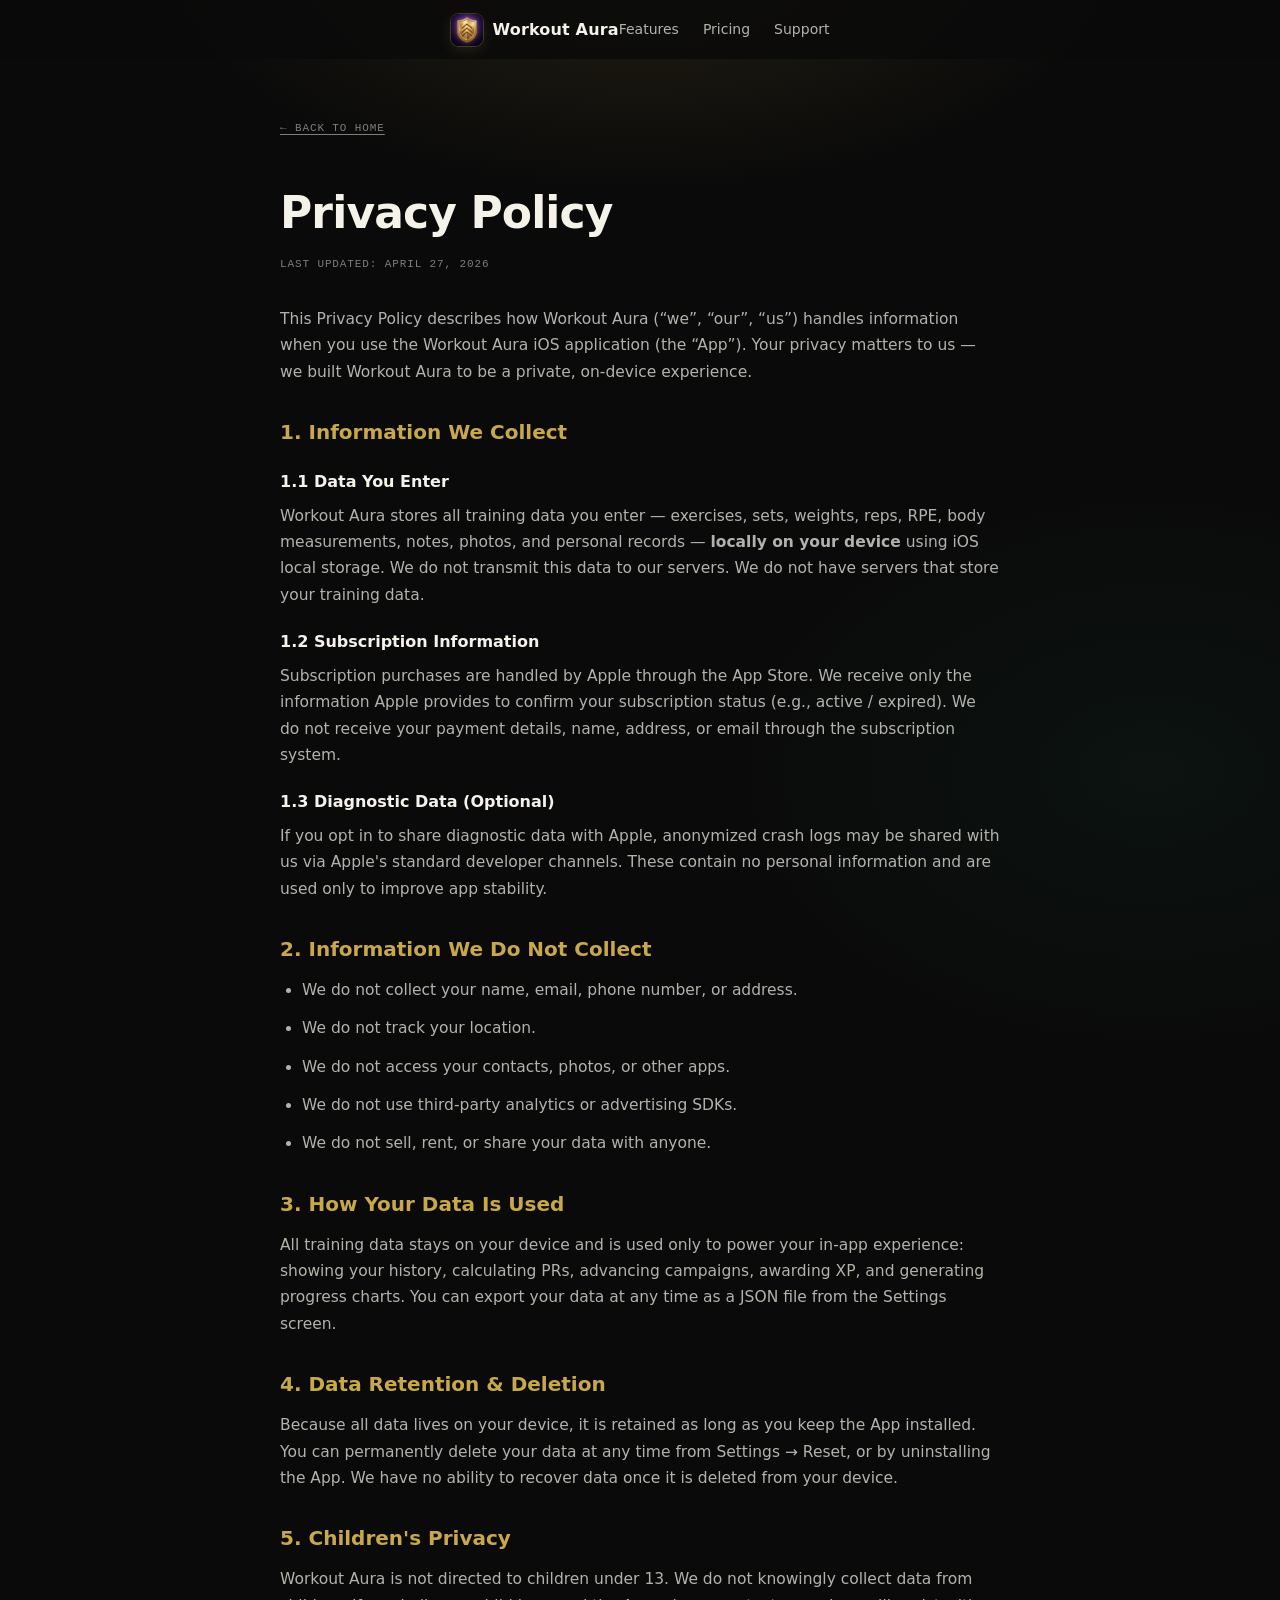
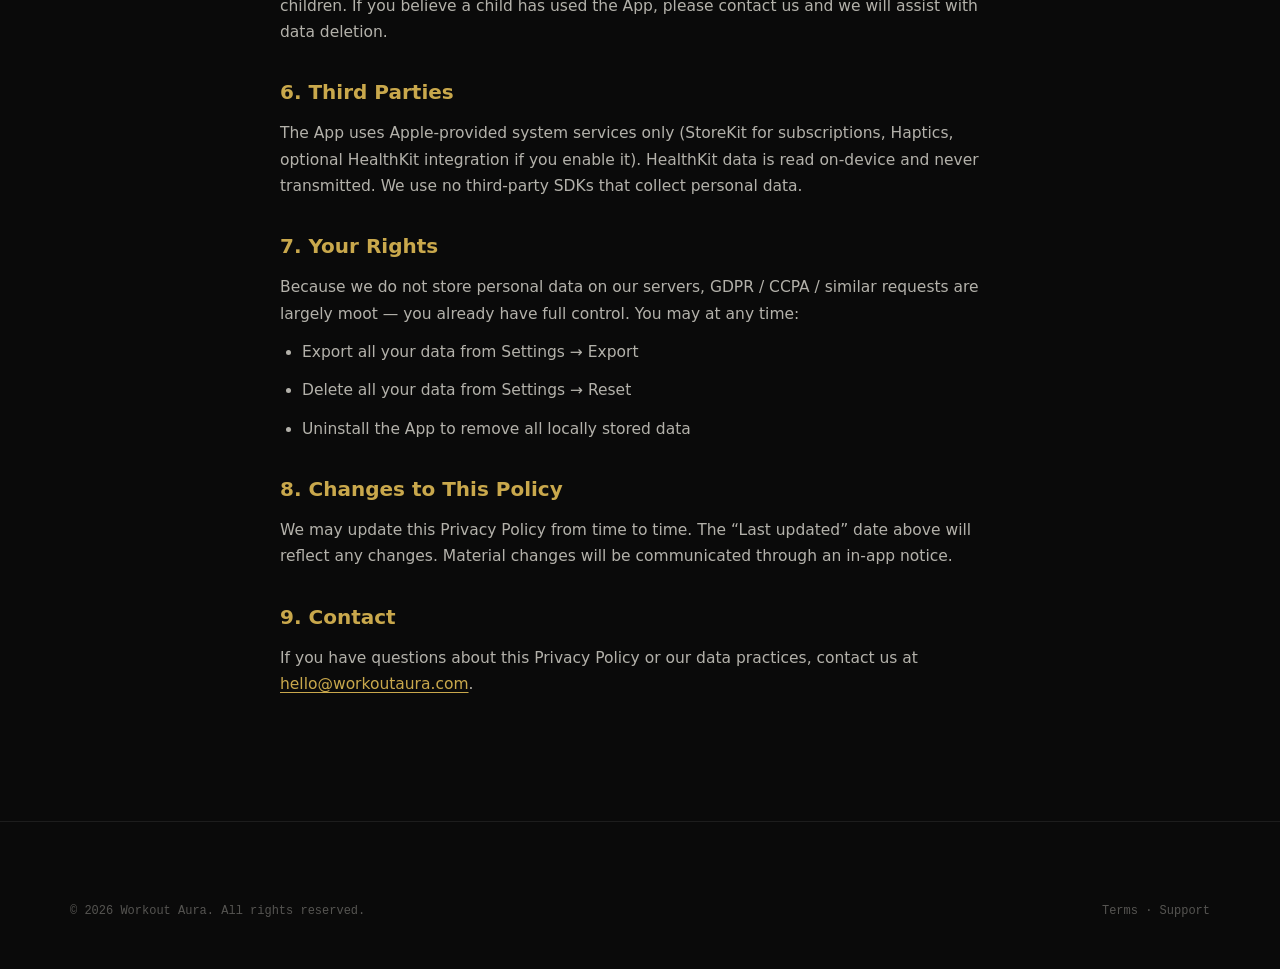
==== privacy.html @ ac655ba4 "Initial commit: Workout Aura marketing site Static HTML/CSS/JS marketing site for myworkoutaura.com." ====
<!doctype html>
<html lang="en">
<head>
<meta charset="utf-8" />
<meta name="viewport" content="width=device-width, initial-scale=1, viewport-fit=cover" />
<meta name="theme-color" content="#0a0a0a" />
<title>Privacy Policy — Workout Aura</title>
<meta name="description" content="Privacy policy for Workout Aura — what we collect, how we use it, and your rights." />
<link rel="icon" type="image/png" href="assets/app-icon.png" />
<link rel="stylesheet" href="style.css" />
</head>
<body>

<header class="nav">
  <div class="wrap nav-inner">
    <a href="index.html" class="brand">
      <div class="brand-mark" aria-hidden="true"></div>
      <span class="brand-name">Workout Aura</span>
    </a>
    <nav class="nav-links">
      <a href="index.html#features">Features</a>
      <a href="index.html#pricing">Pricing</a>
      <a href="support.html">Support</a>
    </nav>
  </div>
</header>

<main class="legal">
  <a class="back" href="index.html">← Back to home</a>
  <h1>Privacy Policy</h1>
  <p class="updated">Last updated: April 27, 2026</p>

  <p>This Privacy Policy describes how Workout Aura (“we”, “our”, “us”) handles information when you use the Workout Aura iOS application (the “App”). Your privacy matters to us — we built Workout Aura to be a private, on-device experience.</p>

  <h2>1. Information We Collect</h2>

  <h3>1.1 Data You Enter</h3>
  <p>Workout Aura stores all training data you enter — exercises, sets, weights, reps, RPE, body measurements, notes, photos, and personal records — <strong>locally on your device</strong> using iOS local storage. We do not transmit this data to our servers. We do not have servers that store your training data.</p>

  <h3>1.2 Subscription Information</h3>
  <p>Subscription purchases are handled by Apple through the App Store. We receive only the information Apple provides to confirm your subscription status (e.g., active / expired). We do not receive your payment details, name, address, or email through the subscription system.</p>

  <h3>1.3 Diagnostic Data (Optional)</h3>
  <p>If you opt in to share diagnostic data with Apple, anonymized crash logs may be shared with us via Apple's standard developer channels. These contain no personal information and are used only to improve app stability.</p>

  <h2>2. Information We Do Not Collect</h2>
  <ul>
    <li>We do not collect your name, email, phone number, or address.</li>
    <li>We do not track your location.</li>
    <li>We do not access your contacts, photos, or other apps.</li>
    <li>We do not use third-party analytics or advertising SDKs.</li>
    <li>We do not sell, rent, or share your data with anyone.</li>
  </ul>

  <h2>3. How Your Data Is Used</h2>
  <p>All training data stays on your device and is used only to power your in-app experience: showing your history, calculating PRs, advancing campaigns, awarding XP, and generating progress charts. You can export your data at any time as a JSON file from the Settings screen.</p>

  <h2>4. Data Retention &amp; Deletion</h2>
  <p>Because all data lives on your device, it is retained as long as you keep the App installed. You can permanently delete your data at any time from Settings → Reset, or by uninstalling the App. We have no ability to recover data once it is deleted from your device.</p>

  <h2>5. Children's Privacy</h2>
  <p>Workout Aura is not directed to children under 13. We do not knowingly collect data from children. If you believe a child has used the App, please contact us and we will assist with data deletion.</p>

  <h2>6. Third Parties</h2>
  <p>The App uses Apple-provided system services only (StoreKit for subscriptions, Haptics, optional HealthKit integration if you enable it). HealthKit data is read on-device and never transmitted. We use no third-party SDKs that collect personal data.</p>

  <h2>7. Your Rights</h2>
  <p>Because we do not store personal data on our servers, GDPR / CCPA / similar requests are largely moot — you already have full control. You may at any time:</p>
  <ul>
    <li>Export all your data from Settings → Export</li>
    <li>Delete all your data from Settings → Reset</li>
    <li>Uninstall the App to remove all locally stored data</li>
  </ul>

  <h2>8. Changes to This Policy</h2>
  <p>We may update this Privacy Policy from time to time. The “Last updated” date above will reflect any changes. Material changes will be communicated through an in-app notice.</p>

  <h2>9. Contact</h2>
  <p>If you have questions about this Privacy Policy or our data practices, contact us at <a href="mailto:hello@workoutaura.com">hello@workoutaura.com</a>.</p>
</main>

<footer>
  <div class="wrap">
    <div class="foot-low">
      <span>© 2026 Workout Aura. All rights reserved.</span>
      <span><a href="terms.html">Terms</a> · <a href="support.html">Support</a></span>
    </div>
  </div>
</footer>

</body>
</html>
---- style.css ----
/* Workout Aura — marketing site (mobile-first)
   Brand tokens mirror src/App.jsx
   Gold #C9A84C • Green #2DBD8C • Orange #FF9030 • BG #0a0a0a */

:root {
  --bg: #0a0a0a;
  --bg-1: #111111;
  --bg-2: #161616;
  --bg-3: #1a1a1a;
  --line: rgba(255, 255, 255, 0.08);
  --line-strong: rgba(255, 255, 255, 0.14);
  --gold: #C9A84C;
  --gold-soft: #E8C972;
  --gold-deep: #8C7330;
  --green: #2DBD8C;
  --orange: #FF9030;
  --text: #F5F2E9;
  --text-2: rgba(245, 242, 233, 0.72);
  --text-3: rgba(245, 242, 233, 0.5);
  --text-4: rgba(245, 242, 233, 0.32);
  --G: -apple-system, 'SF Pro Display', 'Helvetica Neue', system-ui, sans-serif;
  --T: -apple-system, 'SF Pro Text', 'Helvetica Neue', system-ui, sans-serif;
  --M: 'SF Mono', 'Menlo', ui-monospace, monospace;
  --r-sm: 8px;
  --r-md: 14px;
  --r-lg: 20px;
  --r-xl: 28px;
  --tap: 44px; /* iOS minimum tap target */
  --safe-bottom: env(safe-area-inset-bottom, 0px);
}

* { box-sizing: border-box; margin: 0; padding: 0; -webkit-tap-highlight-color: transparent; }

html { -webkit-text-size-adjust: 100%; scroll-behavior: smooth; }
html, body {
  background: var(--bg);
  color: var(--text);
  font-family: var(--T);
  font-size: 16px;
  line-height: 1.55;
  -webkit-font-smoothing: antialiased;
  -moz-osx-font-smoothing: grayscale;
  overflow-x: hidden;
}
body {
  min-height: 100vh;
  background:
    radial-gradient(ellipse 800px 400px at 50% -50px, rgba(201, 168, 76, 0.14), transparent 60%),
    radial-gradient(ellipse 600px 400px at 90% 30%, rgba(45, 189, 140, 0.05), transparent 70%),
    var(--bg);
}

a { color: inherit; text-decoration: none; }
img, video { display: block; max-width: 100%; }
button { font: inherit; cursor: pointer; border: 0; background: 0; color: inherit; }

.wrap { width: 100%; max-width: 1180px; margin: 0 auto; padding: 0 20px; }

/* ─── Top Nav ────────────────────────────────────── */
.nav {
  position: sticky; top: 0; z-index: 50;
  padding: 8px 0 6px;
  padding-top: calc(8px + env(safe-area-inset-top, 0px));
  background: rgba(10, 10, 10, 0.85);
  border-bottom: 1px solid transparent;
  transition: border-color 0.3s ease, background 0.3s ease;
}
.nav.scrolled {
  border-color: var(--line);
  background: rgba(10, 10, 10, 0.94);
}
.nav-inner { display: flex; align-items: center; justify-content: center; }
.brand { display: flex; align-items: center; gap: 10px; min-height: var(--tap); }
.brand-mark {
  width: 32px; height: 32px; border-radius: 8px;
  background-image: url('assets/app-icon.png');
  background-size: cover;
  box-shadow: 0 0 0 1px rgba(201, 168, 76, 0.25), 0 4px 14px rgba(201, 168, 76, 0.15);
}
.brand-name {
  font-family: var(--G); font-weight: 700; font-size: 16px;
  letter-spacing: 0.01em; color: var(--text);
}
.nav-links { display: flex; align-items: center; gap: 24px; }
.nav-links a {
  font-size: 14px; color: var(--text-2);
  transition: color 0.2s ease;
  padding: 10px 0;
}
.nav-links a:hover { color: var(--text); }
.nav-cta {
  padding: 11px 18px 11px 16px;
  border-radius: 999px;
  font-size: 13px;
  font-weight: 600;
  line-height: 1;
  background: linear-gradient(180deg, var(--gold-soft), var(--gold));
  color: #1a1300;
  min-height: 38px;
  display: inline-flex; align-items: center; justify-content: center;
  gap: 7px;
  letter-spacing: 0.005em;
  box-shadow: 0 6px 16px rgba(201, 168, 76, 0.28), inset 0 1px 0 rgba(255,255,255,0.4);
  white-space: nowrap;
  transition: transform 0.15s ease, box-shadow 0.2s ease;
}
.nav-cta:hover { transform: translateY(-1px); box-shadow: 0 8px 22px rgba(201, 168, 76, 0.4), inset 0 1px 0 rgba(255,255,255,0.4); }
.nav-cta svg { flex: 0 0 auto; display: block; width: 12px; height: 12px; }
@media (max-width: 760px) {
  .nav-links a:not(.nav-cta) { display: none; }
}

/* ─── Sticky bottom CTA (mobile) ──────────────────── */
.sticky-cta {
  position: fixed;
  left: 16px; right: 16px;
  bottom: calc(16px + var(--safe-bottom));
  z-index: 60;
  pointer-events: none;
  opacity: 0;
  transform: translateY(20px);
  transition: opacity 0.4s ease, transform 0.4s ease;
}
.sticky-cta.show {
  opacity: 1; transform: none; pointer-events: auto;
}
.sticky-cta a {
  display: flex; align-items: center; justify-content: center; gap: 10px;
  width: 100%;
  padding: 16px 20px;
  border-radius: 999px;
  font-family: var(--G);
  font-weight: 600; font-size: 16px;
  background: linear-gradient(180deg, var(--gold-soft), var(--gold));
  color: #1a1300;
  box-shadow: 0 12px 28px rgba(0,0,0,0.55), 0 6px 18px rgba(201, 168, 76, 0.32), inset 0 1px 0 rgba(255,255,255,0.4);
  min-height: 56px;
}
@media (min-width: 901px) { .sticky-cta { display: none; } }

/* ─── Hero ───────────────────────────────────────── */
.hero {
  position: relative;
  padding: 12px 0 24px;
  overflow: hidden;
}
.hero-grid {
  display: flex; flex-direction: column;
  gap: 40px;
  align-items: center;
  text-align: center;
}
.eyebrow {
  display: inline-flex; align-items: center; gap: 8px;
  padding: 6px 12px;
  border-radius: 999px;
  background: rgba(201, 168, 76, 0.08);
  border: 1px solid rgba(201, 168, 76, 0.25);
  color: var(--gold);
  font-family: var(--M);
  font-size: 11px;
  letter-spacing: 0.12em;
  text-transform: uppercase;
  font-weight: 500;
  margin-bottom: 20px;
}
.eyebrow .dot {
  width: 6px; height: 6px; border-radius: 50%;
  background: var(--gold);
  box-shadow: 0 0 8px rgba(201, 168, 76, 0.7);
  animation: pulse 2.4s ease-in-out infinite;
}
@keyframes pulse { 0%,100% { opacity: 1; } 50% { opacity: 0.45; } }

h1.headline {
  font-family: var(--G);
  font-size: clamp(40px, 11vw, 76px);
  line-height: 1.02;
  letter-spacing: -0.025em;
  font-weight: 700;
  margin-bottom: 18px;
}
h1.headline .gold {
  background: linear-gradient(180deg, var(--gold-soft), var(--gold) 60%, var(--gold-deep));
  -webkit-background-clip: text;
  background-clip: text;
  -webkit-text-fill-color: transparent;
}
.sub {
  font-size: 17px;
  color: var(--text-2);
  max-width: 560px;
  margin: 0 auto 30px;
}
.cta-row { display: flex; align-items: center; justify-content: center; gap: 12px; flex-wrap: wrap; }
.btn-primary {
  display: inline-flex; align-items: center; gap: 10px;
  padding: 14px 22px;
  border-radius: 999px;
  font-weight: 600;
  font-size: 15px;
  background: linear-gradient(180deg, var(--gold-soft), var(--gold));
  color: #1a1300;
  box-shadow: 0 8px 24px rgba(201, 168, 76, 0.28), inset 0 1px 0 rgba(255, 255, 255, 0.4);
  transition: transform 0.15s ease, box-shadow 0.2s ease;
  min-height: var(--tap);
}
.btn-primary:active { transform: translateY(1px); }

.btn-ghost {
  display: inline-flex; align-items: center; gap: 8px;
  padding: 14px 18px;
  border-radius: 999px;
  font-weight: 500;
  font-size: 15px;
  color: var(--text-2);
  border: 1px solid var(--line-strong);
  min-height: var(--tap);
}

/* Hero — phone mockup */
.hero-mockup {
  position: relative;
  display: flex;
  justify-content: center;
  align-items: center;
  width: 100%;
}
.hero-mockup::before {
  content: '';
  position: absolute;
  inset: -10% -20%;
  background: radial-gradient(ellipse 70% 60% at 50% 40%, rgba(201, 168, 76, 0.22), transparent 70%);
  pointer-events: none;
  z-index: 0;
}
.phone {
  position: relative;
  width: 260px;
  aspect-ratio: 9 / 19.5;
  border-radius: 38px;
  background: #000;
  padding: 7px;
  box-shadow:
    0 0 0 2px #1f1f1f,
    0 24px 48px rgba(0, 0, 0, 0.6),
    0 0 60px rgba(201, 168, 76, 0.18);
  z-index: 1;
}
.phone-screen {
  width: 100%; height: 100%;
  border-radius: 32px;
  overflow: hidden;
  position: relative;
  background: linear-gradient(180deg, #0a0a0a, #050505);
}
.phone-screen img {
  width: 100%; height: 100%;
  object-fit: cover;
  opacity: 0;
  position: absolute; inset: 0;
  transition: opacity 1.2s ease;
}
.phone-screen img.active { opacity: 1; }
.phone-overlay {
  position: absolute; inset: 0;
  background: linear-gradient(180deg, transparent 50%, rgba(0,0,0,0.55));
  pointer-events: none;
}
.phone-notch {
  position: absolute;
  top: 12px; left: 50%; transform: translateX(-50%);
  width: 80px; height: 22px;
  background: #000;
  border-radius: 999px;
  z-index: 2;
}
.mock-stat-row {
  position: absolute; left: 14px; right: 14px; bottom: 22px;
  display: grid; grid-template-columns: 1fr 1fr 1fr;
  gap: 7px;
  z-index: 3;
}
.mock-stat {
  background: rgba(20, 20, 20, 0.82);
  border: 1px solid rgba(255, 255, 255, 0.08);
  border-radius: 10px;
  padding: 9px 6px;
  text-align: center;
}
.mock-stat .v { font-family: var(--M); font-size: 16px; font-weight: 700; color: var(--gold); }
.mock-stat .l { font-size: 8px; color: var(--text-3); letter-spacing: 0.1em; text-transform: uppercase; margin-top: 2px; }
.mock-title {
  position: absolute; left: 14px; top: 56px; right: 14px;
  font-family: var(--G); font-weight: 700; font-size: 20px;
  z-index: 3;
  letter-spacing: -0.01em;
}
.mock-sub {
  position: absolute; left: 14px; top: 84px;
  font-family: var(--M); font-size: 10px;
  color: var(--gold);
  letter-spacing: 0.1em;
  text-transform: uppercase;
  z-index: 3;
}

@media (min-width: 901px) {
  .hero { padding: 24px 0 48px; }
  .hero-grid {
    display: flex; flex-direction: column;
    text-align: center;
    gap: 40px;
    align-items: center;
  }
  .sub { margin: 0 auto 32px; }
  .cta-row { justify-content: center; }
  .phone {
    width: 300px;
  }
}

/* ─── Stats strip ─────────────────────────────────── */
.stats {
  display: grid;
  grid-template-columns: repeat(2, 1fr);
  gap: 1px;
  background: var(--line);
  border: 1px solid var(--line);
  border-radius: var(--r-lg);
  overflow: hidden;
}
.stat {
  background: var(--bg-1);
  padding: 22px 12px;
  text-align: center;
}
.stat .v {
  font-family: var(--G);
  font-weight: 700;
  font-size: clamp(28px, 6.5vw, 42px);
  letter-spacing: -0.02em;
  background: linear-gradient(180deg, var(--gold-soft), var(--gold-deep));
  -webkit-background-clip: text; background-clip: text; -webkit-text-fill-color: transparent;
}
.stat .l {
  font-size: 12px;
  color: var(--text-3);
  margin-top: 4px;
  letter-spacing: 0.05em;
  font-weight: 500;
}
@media (min-width: 700px) { .stats { grid-template-columns: repeat(4, 1fr); } .stat { padding: 28px 16px; } }

/* ─── Section primitives ──────────────────────────── */
section { padding: 32px 0; position: relative; }
@media (min-width: 901px) { section { padding: 52px 0; } }

.section-head { text-align: center; max-width: 720px; margin: 0 auto 22px; }
@media (min-width: 901px) { .section-head { margin-bottom: 32px; } }

.eyebrow-center { display: flex; justify-content: center; }
h2.h2 {
  font-family: var(--G);
  font-size: clamp(30px, 6.5vw, 48px);
  line-height: 1.05;
  letter-spacing: -0.02em;
  font-weight: 700;
  margin-bottom: 14px;
}
h2.h2 .gold {
  background: linear-gradient(180deg, var(--gold-soft), var(--gold-deep));
  -webkit-background-clip: text; background-clip: text; -webkit-text-fill-color: transparent;
}
.section-sub {
  color: var(--text-2);
  font-size: 17px;
}

/* ─── Campaign Showcase (now near top) ────────────── */
.campaigns-section {
  position: relative;
  background:
    radial-gradient(ellipse 700px 500px at 50% 0%, rgba(201, 168, 76, 0.06), transparent 70%),
    var(--bg);
}
.campaign-grid {
  display: grid;
  grid-template-columns: repeat(2, 1fr);
  gap: 12px;
}
@media (min-width: 901px) { .campaign-grid { gap: 18px; max-width: 920px; margin: 0 auto; } }

.camp-card {
  position: relative;
  border-radius: var(--r-lg);
  overflow: hidden;
  aspect-ratio: 4 / 5;
  background: #1a1a1a;
  border: 1px solid var(--line);
  transition: transform 0.3s ease, border-color 0.3s ease;
  display: block;
}
.camp-card:active { transform: scale(0.985); }
@media (hover: hover) {
  .camp-card:hover { transform: translateY(-4px); border-color: rgba(201, 168, 76, 0.4); }
  .camp-card:hover img { transform: scale(1.04); opacity: 1; }
}
.camp-card img {
  width: 100%; height: 100%;
  object-fit: cover;
  opacity: 0.92;
  transition: transform 0.6s ease, opacity 0.3s ease;
}
.camp-overlay {
  position: absolute; inset: 0;
  background: linear-gradient(180deg, transparent 35%, rgba(0,0,0,0.88));
  display: flex; flex-direction: column; justify-content: flex-end;
  padding: 18px;
}
.camp-tag {
  font-family: var(--M);
  font-size: 10px;
  letter-spacing: 0.15em;
  text-transform: uppercase;
  color: var(--gold);
  margin-bottom: 6px;
  font-weight: 500;
}
.camp-name {
  font-family: var(--G);
  font-size: 18px;
  font-weight: 700;
  letter-spacing: -0.01em;
  line-height: 1.15;
}
.camp-meta {
  font-size: 12px;
  color: var(--text-3);
  margin-top: 4px;
}
.campaigns-foot {
  text-align: center;
  margin-top: 24px;
  margin-bottom: 0;
  color: var(--text-3);
  font-size: 14px;
}
.campaigns-foot strong { color: var(--gold); font-weight: 600; }

/* ─── Pillars ────────────────────────────────────── */
.pillars {
  display: grid;
  grid-template-columns: 1fr;
  gap: 14px;
}
@media (min-width: 820px) { .pillars { grid-template-columns: repeat(3, 1fr); gap: 18px; } }

.pillar {
  position: relative;
  padding: 28px 22px;
  border-radius: var(--r-lg);
  background: linear-gradient(180deg, #161616, #0e0e0e);
  border: 1px solid var(--line);
  overflow: hidden;
  text-align: center;
}
.pillar-icon {
  width: 48px; height: 48px; border-radius: 12px;
  display: flex; align-items: center; justify-content: center;
  background: linear-gradient(180deg, rgba(201, 168, 76, 0.18), rgba(201, 168, 76, 0.05));
  border: 1px solid rgba(201, 168, 76, 0.25);
  margin: 0 auto 16px;
  color: var(--gold);
}
.pillar h3 {
  font-family: var(--G); font-size: 20px; font-weight: 600;
  letter-spacing: -0.01em; margin-bottom: 6px;
}
.pillar p { color: var(--text-2); font-size: 15px; }

/* ─── Comparison: Without vs With ─────────────── */
.compare-section {
  background:
    radial-gradient(ellipse 700px 400px at 50% 0%, rgba(224, 82, 82, 0.06), transparent 70%),
    radial-gradient(ellipse 700px 400px at 50% 100%, rgba(201, 168, 76, 0.08), transparent 70%),
    var(--bg);
}
.compare-grid {
  display: grid;
  grid-template-columns: 1fr 1fr;
  gap: 10px;
  max-width: 720px;
  margin: 0 auto;
}
@media (min-width: 700px) { .compare-grid { gap: 16px; } }

.compare-card {
  position: relative;
  border-radius: var(--r-lg);
  padding: 22px 16px;
  overflow: hidden;
  text-align: center;
}
.compare-card ul { display: inline-block; text-align: left; }
.compare-card.without {
  background: rgba(224, 82, 82, 0.05);
  border: 1px solid rgba(224, 82, 82, 0.2);
}
.compare-card.with {
  background: linear-gradient(160deg, rgba(201, 168, 76, 0.16), rgba(201, 168, 76, 0.04));
  border: 1.5px solid rgba(201, 168, 76, 0.5);
  box-shadow: 0 6px 28px rgba(201, 168, 76, 0.15), inset 0 1px 0 rgba(201, 168, 76, 0.25);
}
.compare-tag {
  font-family: var(--M);
  font-size: 10px;
  letter-spacing: 0.12em;
  text-transform: uppercase;
  font-weight: 700;
  margin-bottom: 16px;
}
.compare-card.without .compare-tag { color: #E05252; }
.compare-card.with .compare-tag { color: var(--gold); }

.compare-card ul { list-style: none; }
.compare-card li {
  display: flex; align-items: flex-start; gap: 8px;
  padding: 6px 0;
  font-size: 14px;
  line-height: 1.35;
}
.compare-card.without li { color: rgba(245, 242, 233, 0.55); }
.compare-card.with li { color: rgba(245, 242, 233, 0.85); }
.compare-card .x, .compare-card .ok {
  flex: 0 0 auto;
  width: 16px;
  font-size: 12px;
  font-weight: 700;
  margin-top: 2px;
  text-align: center;
}
.compare-card .x { color: #E05252; }
.compare-card .ok { color: var(--gold); }
.compare-foot {
  margin-top: 12px;
  font-family: var(--T);
  font-size: 13px;
  font-style: italic;
  color: rgba(201, 168, 76, 0.75);
  text-align: center;
}
@media (max-width: 380px) {
  .compare-card { padding: 16px 12px; }
  .compare-card li { font-size: 13px; }
}

/* ─── Customize Your Aura (Vault) ─────────────────── */
.vault-section {
  background:
    radial-gradient(ellipse 800px 400px at 50% 100%, rgba(201, 168, 76, 0.08), transparent 70%),
    var(--bg);
}

.vault-tabs {
  display: flex; gap: 8px;
  overflow-x: auto;
  scroll-snap-type: x proximity;
  padding: 4px 4px 16px;
  margin: 0 -20px 24px;
  padding-left: 20px;
  padding-right: 20px;
  -webkit-overflow-scrolling: touch;
  scrollbar-width: none;
}
.vault-tabs::-webkit-scrollbar { display: none; }
.vault-tab {
  flex: 0 0 auto;
  padding: 10px 18px;
  border-radius: 999px;
  background: rgba(255,255,255,0.04);
  border: 1px solid var(--line);
  font-size: 14px;
  font-weight: 500;
  color: var(--text-2);
  scroll-snap-align: start;
  min-height: var(--tap);
  display: inline-flex; align-items: center;
  transition: background 0.2s ease, color 0.2s ease, border-color 0.2s ease;
}
.vault-tab.active {
  background: rgba(201, 168, 76, 0.14);
  border-color: rgba(201, 168, 76, 0.4);
  color: var(--gold);
}
.vault-tab .count {
  font-family: var(--M); font-size: 11px; opacity: 0.7;
  margin-left: 6px;
}

.vault-panel { display: none; }
.vault-panel.active { display: block; animation: fadeIn 0.4s ease; }
@keyframes fadeIn { from { opacity: 0; transform: translateY(10px); } to { opacity: 1; transform: none; } }

/* talisman gallery — horizontal scroll on mobile */
.talisman-rail {
  display: flex;
  gap: 14px;
  overflow-x: auto;
  scroll-snap-type: x mandatory;
  padding: 4px 20px 8px;
  margin: 0 -20px;
  -webkit-overflow-scrolling: touch;
  scrollbar-width: none;
}
.talisman-rail::-webkit-scrollbar { display: none; }
.talisman-card {
  flex: 0 0 220px;
  scroll-snap-align: start;
  border-radius: var(--r-lg);
  background: linear-gradient(180deg, #1a1a1a, #0c0c0c);
  border: 1px solid var(--line);
  padding: 20px;
  text-align: center;
  display: flex; flex-direction: column; align-items: center;
  position: relative;
  overflow: hidden;
}
.talisman-card::before {
  content: '';
  position: absolute; inset: 0;
  background: radial-gradient(220px 140px at 50% -20%, rgba(201, 168, 76, 0.18), transparent 70%);
  pointer-events: none;
}
.talisman-card img {
  width: 100px; height: 100px;
  object-fit: contain;
  margin-bottom: 14px;
  position: relative;
  filter: drop-shadow(0 8px 24px rgba(0,0,0,0.6));
}
.talisman-card .name {
  font-family: var(--G); font-weight: 600; font-size: 15px;
  letter-spacing: -0.01em;
  color: var(--text);
  margin-bottom: 4px;
  position: relative;
}
.talisman-card .virtue {
  font-family: var(--M); font-size: 10px;
  color: var(--gold);
  letter-spacing: 0.18em;
  position: relative;
}
@media (min-width: 901px) {
  .talisman-rail {
    flex-wrap: wrap;
    overflow: visible;
    padding: 4px 0;
    margin: 0;
    justify-content: center;
  }
  .talisman-card { flex: 0 0 200px; }
}

/* aura swatches */
.aura-grid {
  display: grid;
  grid-template-columns: repeat(2, 1fr);
  gap: 10px;
}
@media (min-width: 560px) { .aura-grid { grid-template-columns: repeat(3, 1fr); } }
@media (min-width: 901px) { .aura-grid { grid-template-columns: repeat(4, 1fr); gap: 14px; } }
.aura-card {
  position: relative;
  padding: 18px 14px;
  border-radius: var(--r-md);
  background: linear-gradient(180deg, #161616, #0c0c0c);
  border: 1px solid var(--line);
  text-align: center;
  overflow: hidden;
  aspect-ratio: 1 / 1.05;
  display: flex; flex-direction: column; justify-content: center; align-items: center;
}
.aura-orb {
  width: 56px; height: 56px;
  border-radius: 50%;
  position: relative;
  margin-bottom: 12px;
}
.aura-orb::before {
  content: '';
  position: absolute; inset: -8px;
  border-radius: 50%;
  background: radial-gradient(circle, var(--ac, var(--gold)) 10%, transparent 70%);
  opacity: 0.5;
  animation: auraPulse 3.4s ease-in-out infinite;
}
.aura-orb::after {
  content: '';
  position: absolute; inset: 4px;
  border-radius: 50%;
  background: radial-gradient(circle at 30% 30%, color-mix(in srgb, var(--ac, var(--gold)) 90%, white), var(--ac, var(--gold)) 70%);
  box-shadow: 0 0 18px var(--ac, var(--gold));
}
@keyframes auraPulse { 0%,100% { transform: scale(1); opacity: 0.45; } 50% { transform: scale(1.18); opacity: 0.2; } }
.aura-card .name {
  font-family: var(--G); font-weight: 600; font-size: 13px;
  letter-spacing: -0.005em;
}

/* ring & stripe row */
.ring-stripe-grid {
  display: grid;
  grid-template-columns: 1fr;
  gap: 14px;
}
@media (min-width: 700px) { .ring-stripe-grid { grid-template-columns: 1fr 1fr; } }
.cust-card {
  padding: 26px 22px;
  border-radius: var(--r-lg);
  background: linear-gradient(180deg, #161616, #0e0e0e);
  border: 1px solid var(--line);
  text-align: center;
}
.cust-card h4 {
  font-family: var(--G); font-size: 17px; font-weight: 600;
  margin-bottom: 6px;
  color: var(--text);
}
.cust-card .meta {
  font-family: var(--M); font-size: 11px;
  color: var(--gold);
  letter-spacing: 0.1em;
  margin-bottom: 14px;
  text-transform: uppercase;
}
.cust-card p {
  color: var(--text-2);
  font-size: 14px;
  margin: 0 auto 14px;
  max-width: 460px;
}
.cust-row {
  display: flex; gap: 10px; flex-wrap: wrap;
  justify-content: center;
}
.cust-pill {
  padding: 6px 12px;
  border-radius: 999px;
  border: 1px solid var(--line);
  font-size: 12px;
  color: var(--text-2);
  background: rgba(255,255,255,0.02);
}
.cust-pill.gold { color: var(--gold); border-color: rgba(201,168,76,0.3); background: rgba(201,168,76,0.07); }

.mantra-list {
  display: flex; flex-wrap: wrap; gap: 8px;
  justify-content: center;
}
.mantra-chip {
  padding: 8px 14px;
  border-radius: 999px;
  background: rgba(255,255,255,0.03);
  border: 1px solid var(--line);
  font-size: 13px;
  color: var(--text-2);
  font-style: italic;
}

/* ─── Split feature blocks (centered stacked) ────── */
.split {
  display: flex;
  flex-direction: column;
  gap: 28px;
  align-items: center;
  text-align: center;
  max-width: 720px;
  margin: 0 auto;
}
.split-text { width: 100%; max-width: 600px; }
.split .eyebrow { margin-left: auto; margin-right: auto; }

.split h3 {
  font-family: var(--G);
  font-size: clamp(26px, 5vw, 36px);
  line-height: 1.1;
  letter-spacing: -0.02em;
  font-weight: 700;
  margin-bottom: 14px;
}
.split h3 .gold {
  background: linear-gradient(180deg, var(--gold-soft), var(--gold-deep));
  -webkit-background-clip: text; background-clip: text; -webkit-text-fill-color: transparent;
}
.split p {
  color: var(--text-2);
  font-size: 16px;
  margin: 0 auto 16px;
  max-width: 540px;
}
.split ul {
  list-style: none;
  margin: 14px auto 0;
  max-width: 480px;
  text-align: left;
}
.split li {
  display: flex; align-items: flex-start; gap: 12px;
  padding: 7px 0;
  font-size: 15px;
  color: var(--text-2);
}
.split li::before {
  content: '';
  flex: 0 0 auto;
  width: 5px; height: 5px;
  background: var(--gold);
  border-radius: 50%;
  margin-top: 10px;
  box-shadow: 0 0 8px rgba(201, 168, 76, 0.6);
}
.split-visual {
  border-radius: var(--r-xl);
  overflow: hidden;
  position: relative;
  background: linear-gradient(135deg, #1a1a1a, #0a0a0a);
  border: 1px solid var(--line);
  aspect-ratio: 16 / 11;
  width: 100%;
  max-width: 600px;
}
.split-visual img, .split-visual video {
  width: 100%; height: 100%;
  object-fit: cover;
}
.split-visual::after {
  content: '';
  position: absolute; inset: 0;
  background: linear-gradient(180deg, transparent 50%, rgba(10,10,10,0.6));
  pointer-events: none;
}

/* ─── Rank ladder ─────────────────────────────────── */
.rank-rail {
  display: flex;
  gap: 12px;
  overflow-x: auto;
  scroll-snap-type: x mandatory;
  padding: 4px 20px 12px;
  margin: 0 -20px;
  -webkit-overflow-scrolling: touch;
  scrollbar-width: none;
}
.rank-rail::-webkit-scrollbar { display: none; }
.rank-card {
  flex: 0 0 140px;
  scroll-snap-align: start;
  border-radius: var(--r-md);
  padding: 20px 12px;
  text-align: center;
  border: 1px solid var(--line);
  background: linear-gradient(180deg, #141414, #0a0a0a);
}
.rank-card img {
  width: 80px; height: 80px;
  object-fit: contain;
  margin: 0 auto 12px;
  filter: drop-shadow(0 6px 18px rgba(0,0,0,0.6));
}
.rank-card .name {
  font-family: var(--G); font-size: 14px; font-weight: 600;
  margin-bottom: 4px;
}
.rank-card .div {
  font-family: var(--M); font-size: 9px;
  color: var(--gold);
  letter-spacing: 0.15em;
  text-transform: uppercase;
}

/* ─── Pricing ────────────────────────────────────── */
.price-grid {
  display: grid;
  grid-template-columns: 1fr;
  gap: 14px;
  max-width: 720px;
  margin: 0 auto;
}
@media (min-width: 700px) { .price-grid { grid-template-columns: 1fr 1fr; gap: 18px; } }

.price {
  position: relative;
  padding: 30px 24px;
  border-radius: var(--r-xl);
  background: linear-gradient(180deg, #161616, #0e0e0e);
  border: 1px solid var(--line);
  overflow: hidden;
}
.price.featured {
  border-color: rgba(201, 168, 76, 0.4);
  background: linear-gradient(180deg, #1c1810, #100d05);
  box-shadow: 0 16px 48px rgba(201, 168, 76, 0.12);
}
.price-tag {
  position: absolute; top: 16px; right: 16px;
  font-family: var(--M);
  font-size: 10px;
  letter-spacing: 0.15em;
  color: var(--gold);
  padding: 4px 10px;
  border-radius: 999px;
  background: rgba(201, 168, 76, 0.1);
  border: 1px solid rgba(201, 168, 76, 0.3);
  text-transform: uppercase;
}
.price-name {
  font-family: var(--G); font-weight: 600; font-size: 15px;
  color: var(--text-2);
  margin-bottom: 10px;
}
.price-amount {
  font-family: var(--G);
  font-size: 48px;
  font-weight: 700;
  letter-spacing: -0.025em;
  line-height: 1;
}
.price-amount span {
  font-size: 17px; font-weight: 500; color: var(--text-3);
  margin-left: 4px;
}
.price-save {
  margin-top: 6px; color: var(--green);
  font-family: var(--M);
  font-size: 11px;
  letter-spacing: 0.08em;
}
.price ul { list-style: none; margin-top: 22px; }
.price li {
  display: flex; align-items: flex-start; gap: 10px;
  padding: 8px 0;
  font-size: 14px;
  color: var(--text-2);
  border-top: 1px solid var(--line);
}
.price li:first-child { border-top: 0; }
.price li svg { flex: 0 0 auto; margin-top: 4px; color: var(--gold); }

/* ─── FAQ ─────────────────────────────────────────── */
.faq { max-width: 760px; margin: 0 auto; }
.faq details {
  border-bottom: 1px solid var(--line);
  padding: 18px 0;
}
.faq details:first-child { border-top: 1px solid var(--line); }
.faq summary {
  list-style: none;
  cursor: pointer;
  display: flex; justify-content: space-between; align-items: center; gap: 16px;
  font-family: var(--G);
  font-size: 16px;
  font-weight: 500;
  color: var(--text);
  min-height: var(--tap);
}
.faq summary::-webkit-details-marker { display: none; }
.faq summary::after {
  content: '+';
  font-family: var(--M);
  color: var(--gold);
  font-size: 22px;
  transition: transform 0.3s ease;
  flex: 0 0 auto;
}
.faq details[open] summary::after { transform: rotate(45deg); }
.faq details p {
  margin-top: 12px;
  color: var(--text-2);
  font-size: 14.5px;
  line-height: 1.65;
}

/* ─── CTA banner ───────────────────────────────────── */
.cta-banner {
  position: relative;
  border-radius: var(--r-xl);
  background:
    radial-gradient(600px 240px at 50% 0%, rgba(201, 168, 76, 0.22), transparent),
    linear-gradient(180deg, #181612, #0c0b08);
  border: 1px solid rgba(201, 168, 76, 0.18);
  padding: 48px 24px;
  text-align: center;
  overflow: hidden;
}
@media (min-width: 700px) { .cta-banner { padding: 64px 32px; } }
.cta-banner h2 {
  font-family: var(--G);
  font-size: clamp(28px, 5vw, 42px);
  font-weight: 700;
  letter-spacing: -0.02em;
  margin-bottom: 14px;
}
.cta-banner p {
  color: var(--text-2);
  font-size: 16px;
  max-width: 520px;
  margin: 0 auto 24px;
}

/* ─── Footer ──────────────────────────────────────── */
footer {
  padding: 48px 0;
  padding-bottom: calc(48px + var(--safe-bottom));
  border-top: 1px solid var(--line);
  margin-top: 32px;
}
.foot-grid {
  display: grid;
  grid-template-columns: 1fr 1fr;
  gap: 32px;
  align-items: start;
}
@media (min-width: 700px) { .foot-grid { grid-template-columns: 2fr 1fr 1fr 1fr; gap: 40px; } }
.foot-grid .foot-brand { grid-column: 1 / -1; }
@media (min-width: 700px) { .foot-grid .foot-brand { grid-column: auto; } }
.foot-grid h4 {
  font-family: var(--G);
  font-size: 12px;
  letter-spacing: 0.1em;
  text-transform: uppercase;
  color: var(--text-3);
  font-weight: 600;
  margin-bottom: 12px;
}
.foot-grid ul { list-style: none; }
.foot-grid li { margin-bottom: 8px; }
.foot-grid a { color: var(--text-2); font-size: 14px; padding: 4px 0; display: inline-block; }
.foot-tag {
  margin-top: 12px;
  color: var(--text-3);
  font-size: 14px;
  max-width: 320px;
}
.foot-low {
  margin-top: 32px;
  display: flex; flex-direction: column; gap: 8px; align-items: flex-start;
  color: var(--text-4);
  font-size: 12px;
  font-family: var(--M);
}
@media (min-width: 700px) { .foot-low { flex-direction: row; justify-content: space-between; align-items: center; } }

/* ─── Reveal ──────────────────────────────────────── */
.reveal { opacity: 0; transform: translateY(20px); transition: opacity 0.6s ease, transform 0.6s ease; }
.reveal.in { opacity: 1; transform: none; }
@media (prefers-reduced-motion: reduce) {
  .reveal { opacity: 1; transform: none; }
  *, *::before, *::after { animation-duration: 0.001s !important; transition-duration: 0.001s !important; }
}

/* ─── Legal pages ─────────────────────────────────── */
.legal {
  max-width: 760px;
  margin: 0 auto;
  padding: 48px 20px 80px;
}
.legal h1 {
  font-family: var(--G);
  font-size: clamp(32px, 6vw, 44px);
  font-weight: 700;
  letter-spacing: -0.02em;
  margin-bottom: 8px;
}
.legal .updated {
  color: var(--text-3);
  font-family: var(--M);
  font-size: 11px;
  letter-spacing: 0.08em;
  margin-bottom: 32px;
  text-transform: uppercase;
}
.legal h2 {
  font-family: var(--G);
  font-size: 20px;
  font-weight: 600;
  margin: 32px 0 12px;
  color: var(--gold);
}
.legal h3 {
  font-family: var(--G);
  font-size: 16px;
  font-weight: 600;
  margin: 22px 0 8px;
}
.legal p, .legal li {
  color: var(--text-2);
  font-size: 15.5px;
  line-height: 1.7;
  margin-bottom: 12px;
}
.legal ul { padding-left: 22px; }
.legal a { color: var(--gold); text-decoration: underline; text-underline-offset: 3px; }
.legal .back {
  display: inline-flex; align-items: center; gap: 6px;
  font-family: var(--M); font-size: 11px;
  color: var(--text-3); letter-spacing: 0.08em; text-transform: uppercase;
  margin-bottom: 28px;
  min-height: var(--tap);
  align-items: center;
}

/* ─── Support page ────────────────────────────────── */
.support-grid {
  display: grid; grid-template-columns: 1fr;
  gap: 14px;
  margin: 32px 0;
}
@media (min-width: 700px) { .support-grid { grid-template-columns: 1fr 1fr; gap: 18px; } }
.support-card {
  padding: 24px;
  border-radius: var(--r-lg);
  background: linear-gradient(180deg, #161616, #0e0e0e);
  border: 1px solid var(--line);
}
.support-card h3 {
  font-family: var(--G);
  font-size: 17px;
  font-weight: 600;
  margin-bottom: 6px;
  color: var(--gold);
}
.support-card p { color: var(--text-2); font-size: 14.5px; margin: 0; }
.support-card a { color: var(--gold); }
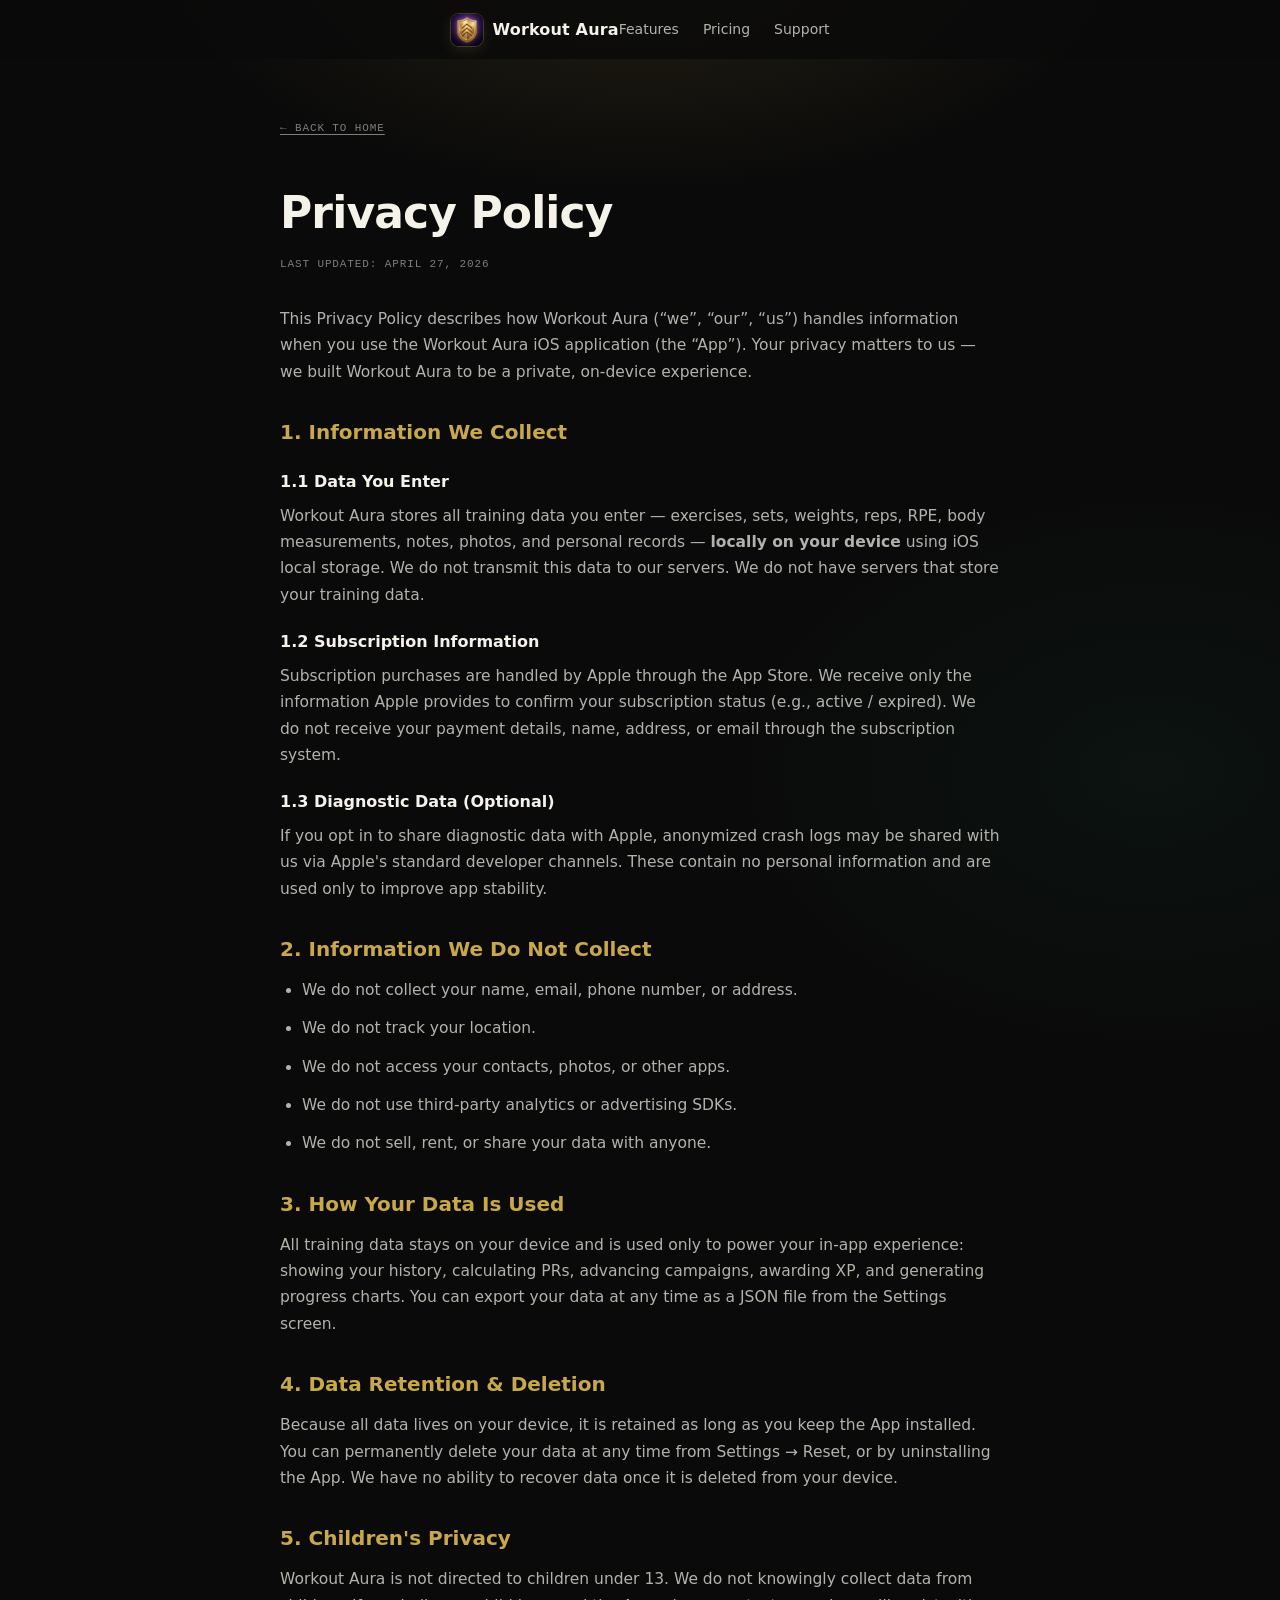
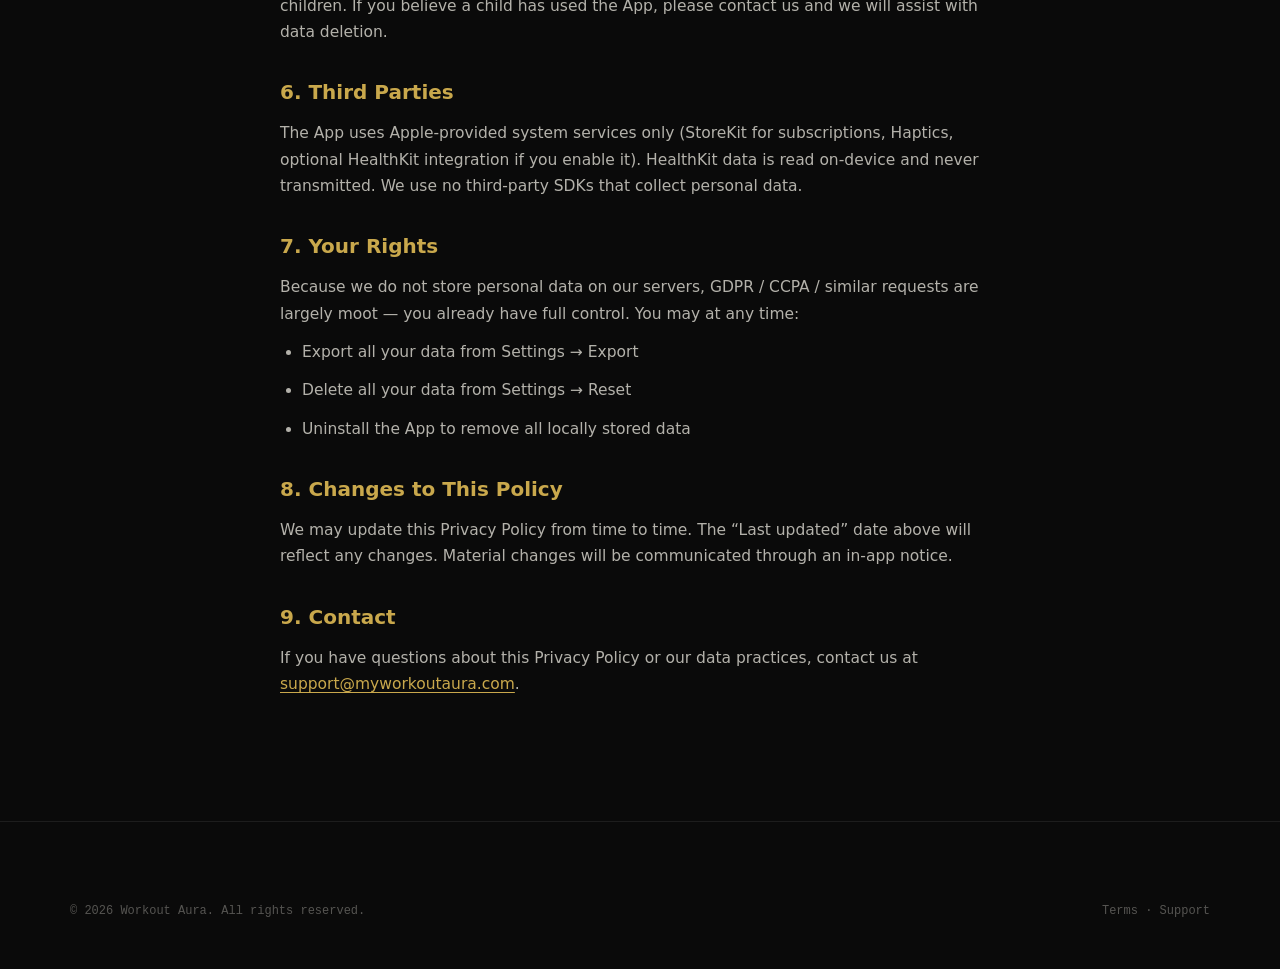
==== commit 36d9c4b9: "Replace hello@ with support@myworkoutaura.com Email forwarding configured at GoDaddy: support@ → Gma" ====
--- a/privacy.html
+++ b/privacy.html
@@ -76,7 +76,7 @@
   <p>We may update this Privacy Policy from time to time. The “Last updated” date above will reflect any changes. Material changes will be communicated through an in-app notice.</p>
 
   <h2>9. Contact</h2>
-  <p>If you have questions about this Privacy Policy or our data practices, contact us at <a href="mailto:hello@workoutaura.com">hello@workoutaura.com</a>.</p>
+  <p>If you have questions about this Privacy Policy or our data practices, contact us at <a href="mailto:support@myworkoutaura.com">support@myworkoutaura.com</a>.</p>
 </main>
 
 <footer>
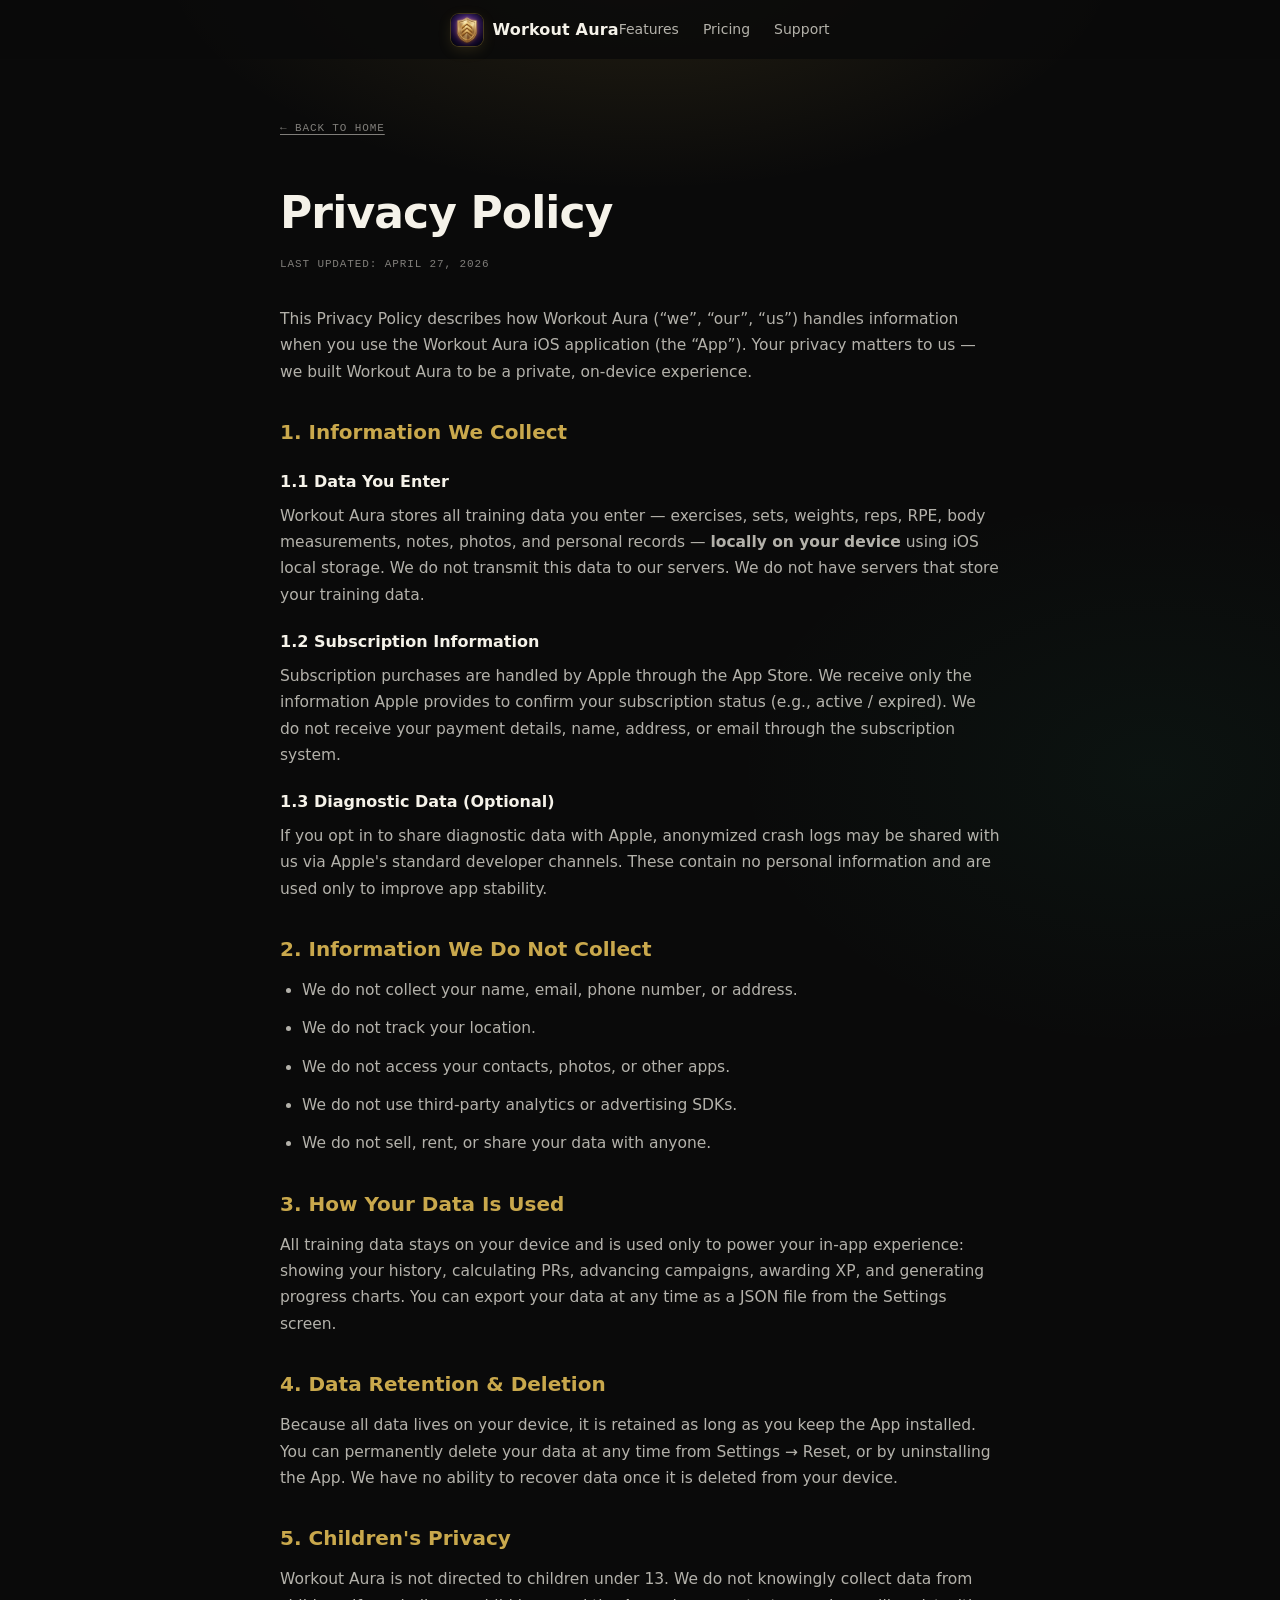
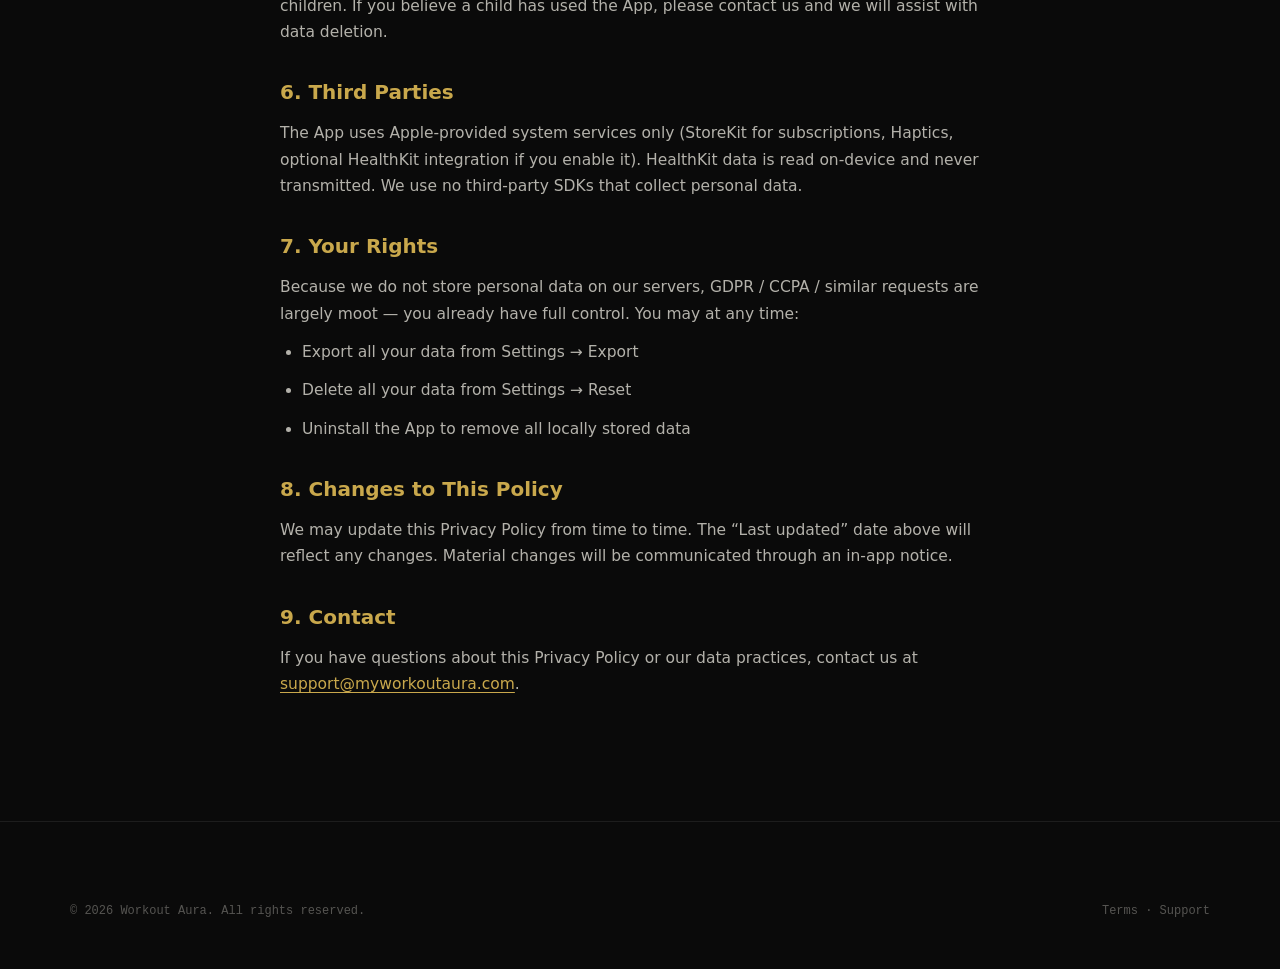
==== commit 865c4e9d: "Performance pass: 79MB -> 3.5MB assets, fix LCP/CLS - Convert all PNG art to WebP at display-appropr" ====
--- a/privacy.html
+++ b/privacy.html
@@ -6,7 +6,7 @@
 <meta name="theme-color" content="#0a0a0a" />
 <title>Privacy Policy — Workout Aura</title>
 <meta name="description" content="Privacy policy for Workout Aura — what we collect, how we use it, and your rights." />
-<link rel="icon" type="image/png" href="assets/app-icon.png" />
+<link rel="icon" type="image/png" href="assets/app-icon-32.png" />
 <link rel="stylesheet" href="style.css" />
 </head>
 <body>
--- a/style.css
+++ b/style.css
@@ -73,7 +73,7 @@
 .brand { display: flex; align-items: center; gap: 10px; min-height: var(--tap); }
 .brand-mark {
   width: 32px; height: 32px; border-radius: 8px;
-  background-image: url('assets/app-icon.png');
+  background-image: url('assets/app-icon-180.png');
   background-size: cover;
   box-shadow: 0 0 0 1px rgba(201, 168, 76, 0.25), 0 4px 14px rgba(201, 168, 76, 0.15);
 }
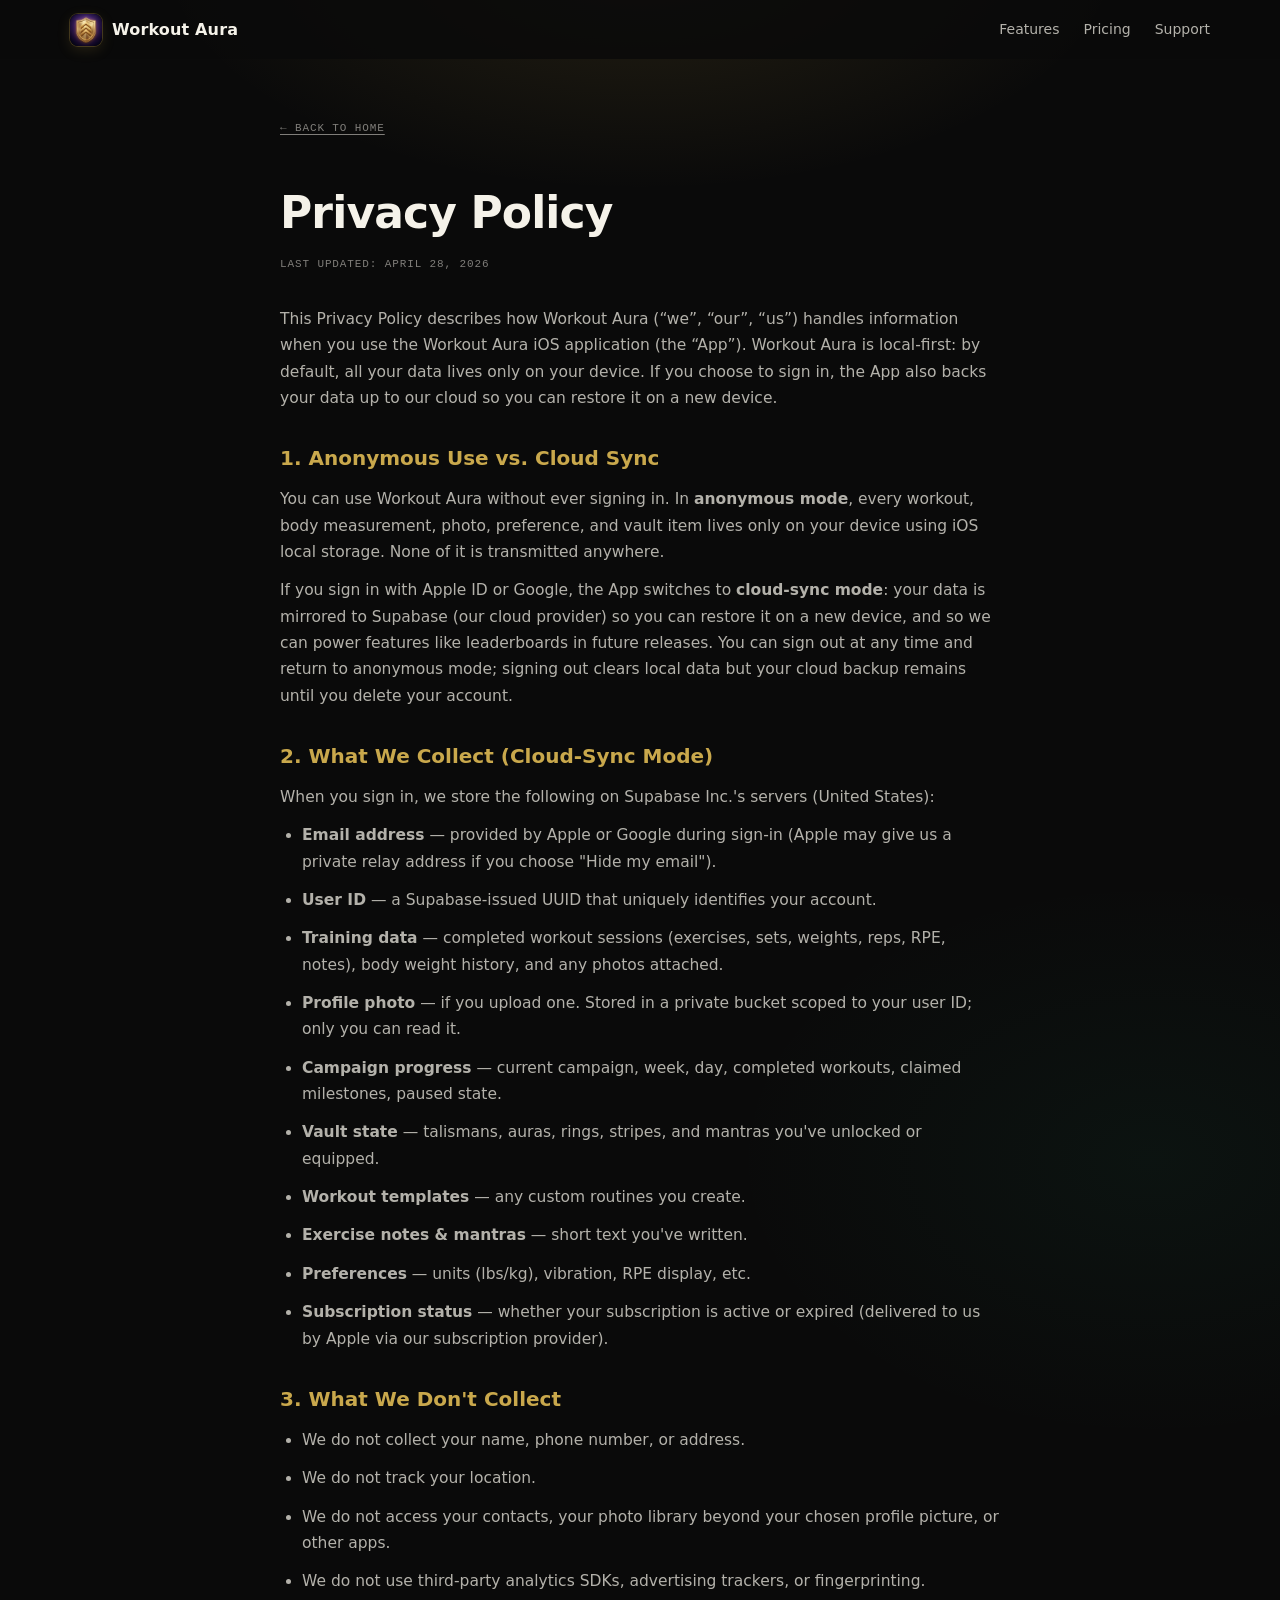
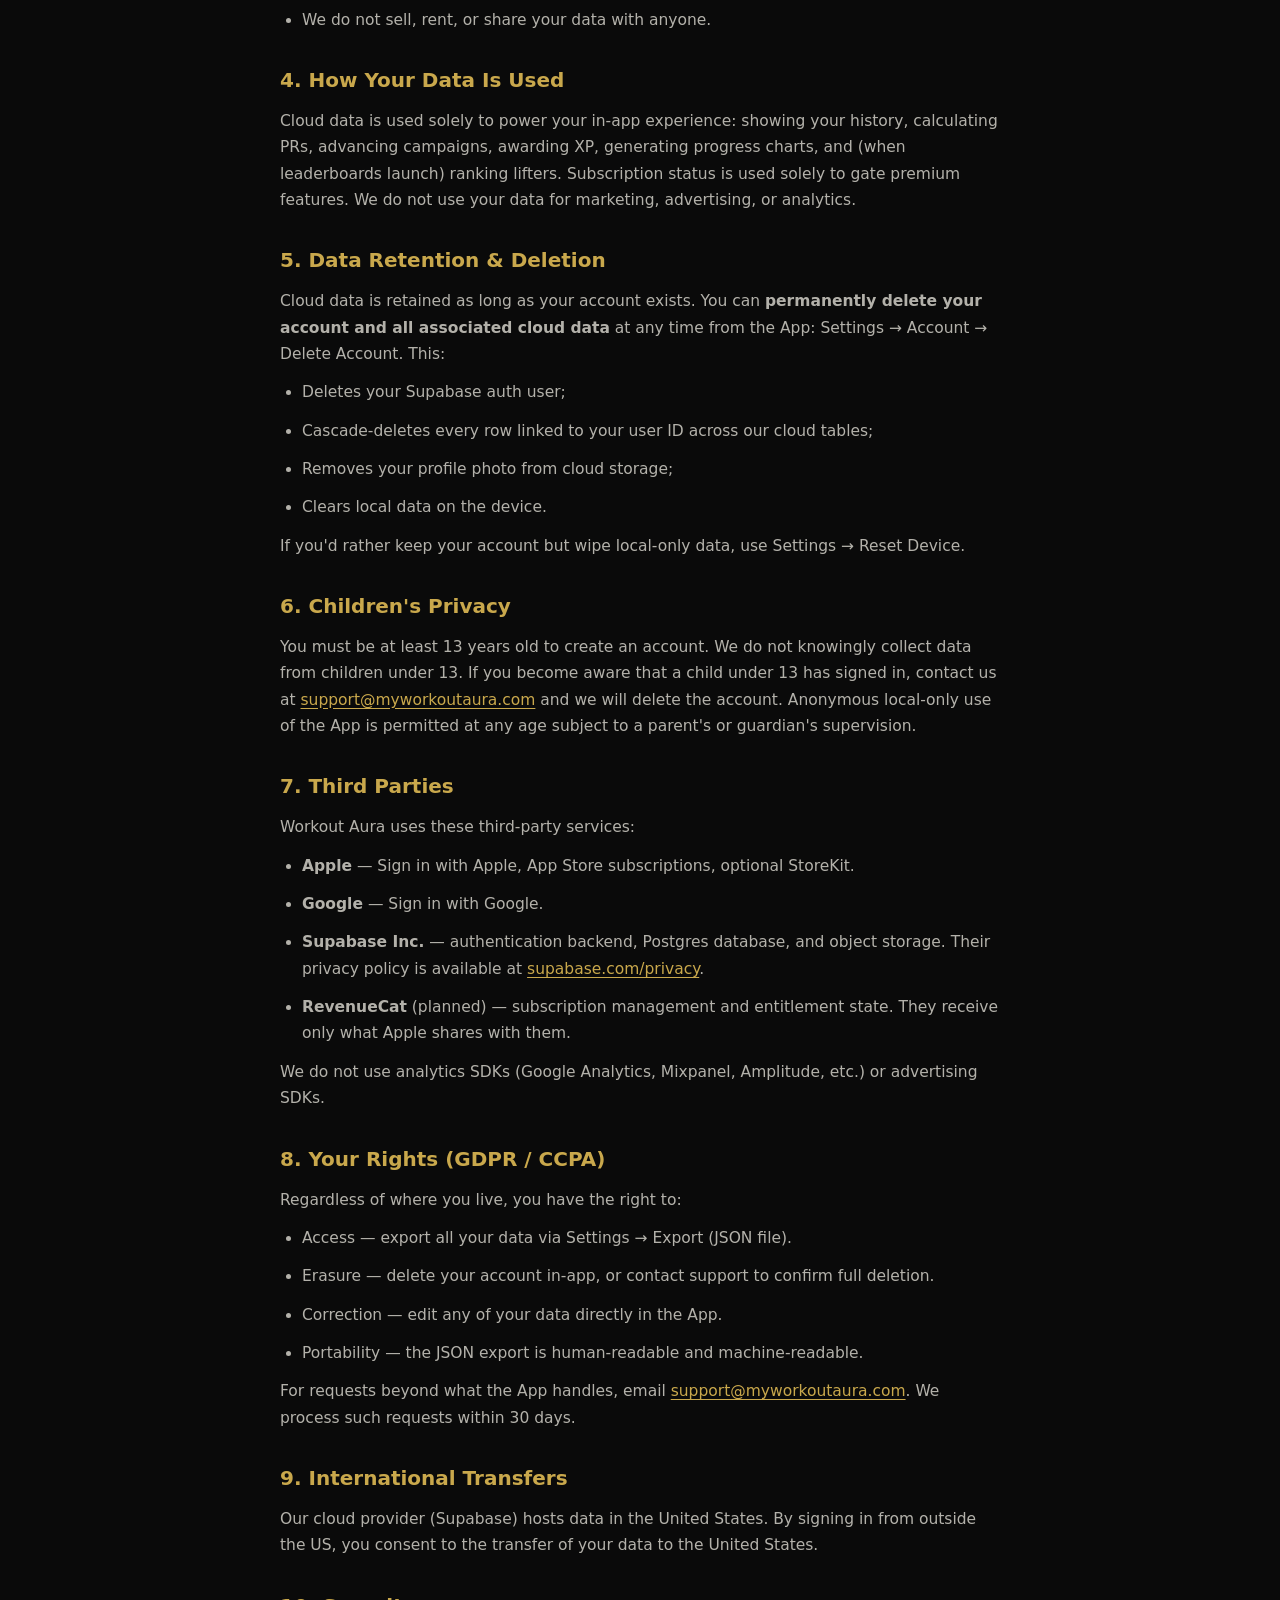
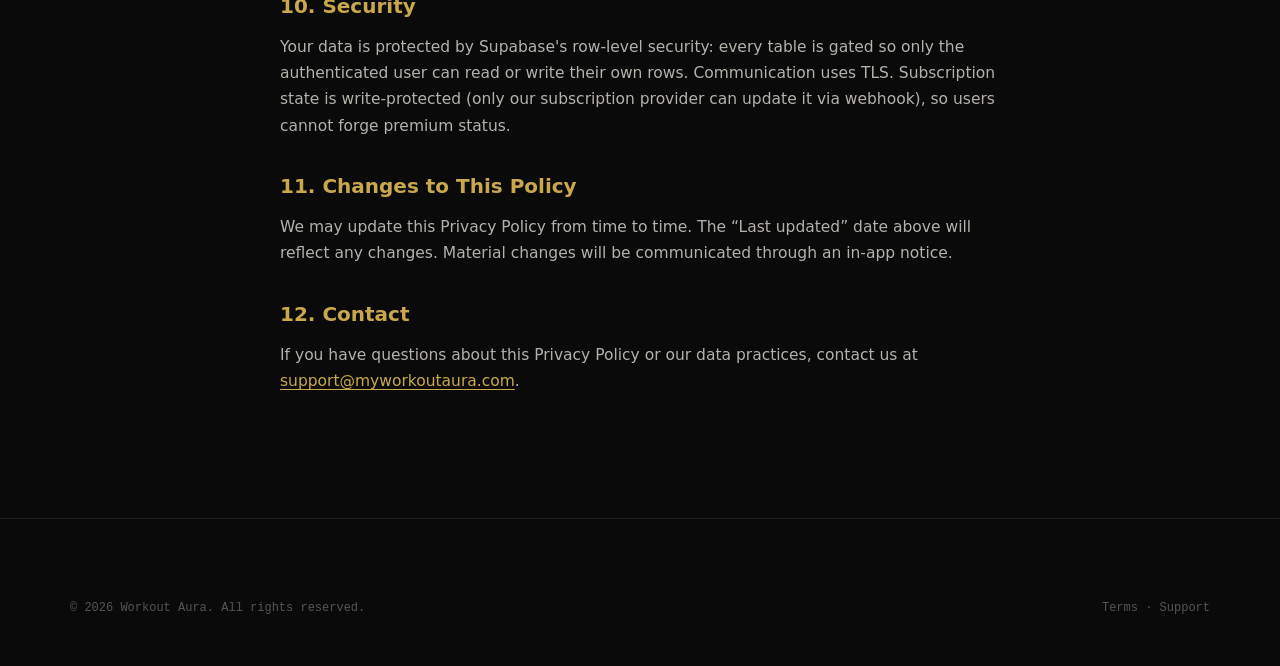
==== commit ece21440: "A11y to 100, competitor table, OG share card A11y fixes (93 -> 100 expected): - Wrap content in <mai" ====
--- a/privacy.html
+++ b/privacy.html
@@ -28,54 +28,84 @@
 <main class="legal">
   <a class="back" href="index.html">← Back to home</a>
   <h1>Privacy Policy</h1>
-  <p class="updated">Last updated: April 27, 2026</p>
+  <p class="updated">Last updated: April 28, 2026</p>
 
-  <p>This Privacy Policy describes how Workout Aura (“we”, “our”, “us”) handles information when you use the Workout Aura iOS application (the “App”). Your privacy matters to us — we built Workout Aura to be a private, on-device experience.</p>
+  <p>This Privacy Policy describes how Workout Aura (“we”, “our”, “us”) handles information when you use the Workout Aura iOS application (the “App”). Workout Aura is local-first: by default, all your data lives only on your device. If you choose to sign in, the App also backs your data up to our cloud so you can restore it on a new device.</p>
 
-  <h2>1. Information We Collect</h2>
+  <h2>1. Anonymous Use vs. Cloud Sync</h2>
+  <p>You can use Workout Aura without ever signing in. In <strong>anonymous mode</strong>, every workout, body measurement, photo, preference, and vault item lives only on your device using iOS local storage. None of it is transmitted anywhere.</p>
+  <p>If you sign in with Apple ID or Google, the App switches to <strong>cloud-sync mode</strong>: your data is mirrored to Supabase (our cloud provider) so you can restore it on a new device, and so we can power features like leaderboards in future releases. You can sign out at any time and return to anonymous mode; signing out clears local data but your cloud backup remains until you delete your account.</p>
 
-  <h3>1.1 Data You Enter</h3>
-  <p>Workout Aura stores all training data you enter — exercises, sets, weights, reps, RPE, body measurements, notes, photos, and personal records — <strong>locally on your device</strong> using iOS local storage. We do not transmit this data to our servers. We do not have servers that store your training data.</p>
+  <h2>2. What We Collect (Cloud-Sync Mode)</h2>
+  <p>When you sign in, we store the following on Supabase Inc.'s servers (United States):</p>
+  <ul>
+    <li><strong>Email address</strong> — provided by Apple or Google during sign-in (Apple may give us a private relay address if you choose "Hide my email").</li>
+    <li><strong>User ID</strong> — a Supabase-issued UUID that uniquely identifies your account.</li>
+    <li><strong>Training data</strong> — completed workout sessions (exercises, sets, weights, reps, RPE, notes), body weight history, and any photos attached.</li>
+    <li><strong>Profile photo</strong> — if you upload one. Stored in a private bucket scoped to your user ID; only you can read it.</li>
+    <li><strong>Campaign progress</strong> — current campaign, week, day, completed workouts, claimed milestones, paused state.</li>
+    <li><strong>Vault state</strong> — talismans, auras, rings, stripes, and mantras you've unlocked or equipped.</li>
+    <li><strong>Workout templates</strong> — any custom routines you create.</li>
+    <li><strong>Exercise notes &amp; mantras</strong> — short text you've written.</li>
+    <li><strong>Preferences</strong> — units (lbs/kg), vibration, RPE display, etc.</li>
+    <li><strong>Subscription status</strong> — whether your subscription is active or expired (delivered to us by Apple via our subscription provider).</li>
+  </ul>
 
-  <h3>1.2 Subscription Information</h3>
-  <p>Subscription purchases are handled by Apple through the App Store. We receive only the information Apple provides to confirm your subscription status (e.g., active / expired). We do not receive your payment details, name, address, or email through the subscription system.</p>
-
-  <h3>1.3 Diagnostic Data (Optional)</h3>
-  <p>If you opt in to share diagnostic data with Apple, anonymized crash logs may be shared with us via Apple's standard developer channels. These contain no personal information and are used only to improve app stability.</p>
-
-  <h2>2. Information We Do Not Collect</h2>
+  <h2>3. What We Don't Collect</h2>
   <ul>
-    <li>We do not collect your name, email, phone number, or address.</li>
+    <li>We do not collect your name, phone number, or address.</li>
     <li>We do not track your location.</li>
-    <li>We do not access your contacts, photos, or other apps.</li>
-    <li>We do not use third-party analytics or advertising SDKs.</li>
+    <li>We do not access your contacts, your photo library beyond your chosen profile picture, or other apps.</li>
+    <li>We do not use third-party analytics SDKs, advertising trackers, or fingerprinting.</li>
     <li>We do not sell, rent, or share your data with anyone.</li>
   </ul>
 
-  <h2>3. How Your Data Is Used</h2>
-  <p>All training data stays on your device and is used only to power your in-app experience: showing your history, calculating PRs, advancing campaigns, awarding XP, and generating progress charts. You can export your data at any time as a JSON file from the Settings screen.</p>
+  <h2>4. How Your Data Is Used</h2>
+  <p>Cloud data is used solely to power your in-app experience: showing your history, calculating PRs, advancing campaigns, awarding XP, generating progress charts, and (when leaderboards launch) ranking lifters. Subscription status is used solely to gate premium features. We do not use your data for marketing, advertising, or analytics.</p>
 
-  <h2>4. Data Retention &amp; Deletion</h2>
-  <p>Because all data lives on your device, it is retained as long as you keep the App installed. You can permanently delete your data at any time from Settings → Reset, or by uninstalling the App. We have no ability to recover data once it is deleted from your device.</p>
+  <h2>5. Data Retention &amp; Deletion</h2>
+  <p>Cloud data is retained as long as your account exists. You can <strong>permanently delete your account and all associated cloud data</strong> at any time from the App: Settings → Account → Delete Account. This:</p>
+  <ul>
+    <li>Deletes your Supabase auth user;</li>
+    <li>Cascade-deletes every row linked to your user ID across our cloud tables;</li>
+    <li>Removes your profile photo from cloud storage;</li>
+    <li>Clears local data on the device.</li>
+  </ul>
+  <p>If you'd rather keep your account but wipe local-only data, use Settings → Reset Device.</p>
 
-  <h2>5. Children's Privacy</h2>
-  <p>Workout Aura is not directed to children under 13. We do not knowingly collect data from children. If you believe a child has used the App, please contact us and we will assist with data deletion.</p>
+  <h2>6. Children's Privacy</h2>
+  <p>You must be at least 13 years old to create an account. We do not knowingly collect data from children under 13. If you become aware that a child under 13 has signed in, contact us at <a href="mailto:support@myworkoutaura.com">support@myworkoutaura.com</a> and we will delete the account. Anonymous local-only use of the App is permitted at any age subject to a parent's or guardian's supervision.</p>
 
-  <h2>6. Third Parties</h2>
-  <p>The App uses Apple-provided system services only (StoreKit for subscriptions, Haptics, optional HealthKit integration if you enable it). HealthKit data is read on-device and never transmitted. We use no third-party SDKs that collect personal data.</p>
+  <h2>7. Third Parties</h2>
+  <p>Workout Aura uses these third-party services:</p>
+  <ul>
+    <li><strong>Apple</strong> — Sign in with Apple, App Store subscriptions, optional StoreKit.</li>
+    <li><strong>Google</strong> — Sign in with Google.</li>
+    <li><strong>Supabase Inc.</strong> — authentication backend, Postgres database, and object storage. Their privacy policy is available at <a href="https://supabase.com/privacy" target="_blank" rel="noopener">supabase.com/privacy</a>.</li>
+    <li><strong>RevenueCat</strong> (planned) — subscription management and entitlement state. They receive only what Apple shares with them.</li>
+  </ul>
+  <p>We do not use analytics SDKs (Google Analytics, Mixpanel, Amplitude, etc.) or advertising SDKs.</p>
 
-  <h2>7. Your Rights</h2>
-  <p>Because we do not store personal data on our servers, GDPR / CCPA / similar requests are largely moot — you already have full control. You may at any time:</p>
+  <h2>8. Your Rights (GDPR / CCPA)</h2>
+  <p>Regardless of where you live, you have the right to:</p>
   <ul>
-    <li>Export all your data from Settings → Export</li>
-    <li>Delete all your data from Settings → Reset</li>
-    <li>Uninstall the App to remove all locally stored data</li>
+    <li>Access — export all your data via Settings → Export (JSON file).</li>
+    <li>Erasure — delete your account in-app, or contact support to confirm full deletion.</li>
+    <li>Correction — edit any of your data directly in the App.</li>
+    <li>Portability — the JSON export is human-readable and machine-readable.</li>
   </ul>
+  <p>For requests beyond what the App handles, email <a href="mailto:support@myworkoutaura.com">support@myworkoutaura.com</a>. We process such requests within 30 days.</p>
 
-  <h2>8. Changes to This Policy</h2>
+  <h2>9. International Transfers</h2>
+  <p>Our cloud provider (Supabase) hosts data in the United States. By signing in from outside the US, you consent to the transfer of your data to the United States.</p>
+
+  <h2>10. Security</h2>
+  <p>Your data is protected by Supabase's row-level security: every table is gated so only the authenticated user can read or write their own rows. Communication uses TLS. Subscription state is write-protected (only our subscription provider can update it via webhook), so users cannot forge premium status.</p>
+
+  <h2>11. Changes to This Policy</h2>
   <p>We may update this Privacy Policy from time to time. The “Last updated” date above will reflect any changes. Material changes will be communicated through an in-app notice.</p>
 
-  <h2>9. Contact</h2>
+  <h2>12. Contact</h2>
   <p>If you have questions about this Privacy Policy or our data practices, contact us at <a href="mailto:support@myworkoutaura.com">support@myworkoutaura.com</a>.</p>
 </main>
 
--- a/style.css
+++ b/style.css
@@ -69,7 +69,7 @@
   border-color: var(--line);
   background: rgba(10, 10, 10, 0.94);
 }
-.nav-inner { display: flex; align-items: center; justify-content: center; }
+.nav-inner { display: flex; align-items: center; justify-content: space-between; gap: 16px; }
 .brand { display: flex; align-items: center; gap: 10px; min-height: var(--tap); }
 .brand-mark {
   width: 32px; height: 32px; border-radius: 8px;
@@ -723,7 +723,7 @@
   border: 1px solid var(--line);
   text-align: center;
 }
-.cust-card h4 {
+.cust-card h4, .cust-card .cust-h {
   font-family: var(--G); font-size: 17px; font-weight: 600;
   margin-bottom: 6px;
   color: var(--text);
@@ -1009,6 +1009,139 @@
   margin: 0 auto 24px;
 }
 
+/* ─── Competitor comparison table ────────────────── */
+.vs-section { padding: 56px 0; }
+.vs-table-wrap {
+  margin-top: 28px;
+  overflow-x: auto;
+  -webkit-overflow-scrolling: touch;
+  border-radius: var(--r-lg);
+  border: 1px solid var(--line);
+  background: linear-gradient(180deg, #131211, #0c0b0a);
+}
+.vs-table {
+  width: 100%;
+  min-width: 680px;
+  border-collapse: collapse;
+  font-family: var(--T);
+}
+.vs-table thead th {
+  font-family: var(--G);
+  font-weight: 600;
+  font-size: 13px;
+  letter-spacing: 0.04em;
+  text-transform: uppercase;
+  color: var(--text-2);
+  padding: 18px 14px;
+  text-align: center;
+  border-bottom: 1px solid var(--line-strong);
+  background: rgba(255, 255, 255, 0.02);
+}
+.vs-table thead th.vs-feature-h { text-align: left; padding-left: 22px; }
+.vs-table thead th.vs-us {
+  color: var(--gold-soft);
+  background: linear-gradient(180deg, rgba(201, 168, 76, 0.15), rgba(201, 168, 76, 0.04));
+}
+.vs-table tbody tr { transition: background 0.15s ease; }
+.vs-table tbody tr:hover { background: rgba(255, 255, 255, 0.02); }
+.vs-table tbody tr:not(:last-child) th,
+.vs-table tbody tr:not(:last-child) td { border-bottom: 1px solid var(--line); }
+.vs-table th[scope="row"] {
+  font-family: var(--T);
+  font-weight: 500;
+  font-size: 14px;
+  text-align: left;
+  padding: 16px 14px 16px 22px;
+  color: var(--text);
+}
+.vs-table td {
+  text-align: center;
+  padding: 16px 14px;
+  font-size: 14px;
+  color: var(--text-2);
+  font-weight: 500;
+}
+.vs-table td.ok {
+  color: var(--green);
+  font-size: 18px;
+  font-weight: 700;
+}
+.vs-table td.no { color: var(--text-3); }
+.vs-table td.partial {
+  color: var(--orange);
+  font-size: 11px;
+  letter-spacing: 0.04em;
+}
+.vs-table td.vs-price { color: var(--gold-soft); font-weight: 600; font-family: var(--M); font-size: 15px; }
+.vs-table tbody tr td:nth-child(2),
+.vs-table tbody tr th:nth-child(2) {
+  background: rgba(201, 168, 76, 0.06);
+}
+.vs-table tbody tr:last-child td:nth-child(2) {
+  background: linear-gradient(180deg, rgba(201, 168, 76, 0.06), rgba(201, 168, 76, 0.12));
+}
+.vs-foot {
+  margin-top: 14px;
+  font-size: 12px;
+  color: var(--text-4);
+  text-align: center;
+  padding: 0 12px 4px;
+}
+
+/* ─── Waitlist form ──────────────────────────────── */
+.sr-only {
+  position: absolute; width: 1px; height: 1px; padding: 0; margin: -1px;
+  overflow: hidden; clip: rect(0, 0, 0, 0); white-space: nowrap; border: 0;
+}
+.waitlist-form {
+  display: flex;
+  gap: 10px;
+  max-width: 480px;
+  margin: 0 auto;
+  flex-wrap: wrap;
+  justify-content: center;
+}
+.waitlist-form input[type="email"] {
+  flex: 1 1 220px;
+  min-width: 220px;
+  padding: 14px 18px;
+  border-radius: 999px;
+  border: 1px solid var(--line-strong);
+  background: rgba(255, 255, 255, 0.04);
+  color: var(--text);
+  font-family: var(--T);
+  font-size: 16px;
+  line-height: 1;
+  outline: none;
+  transition: border-color 0.2s ease, background 0.2s ease, box-shadow 0.2s ease;
+  -webkit-appearance: none;
+  appearance: none;
+}
+.waitlist-form input[type="email"]::placeholder { color: var(--text-3); }
+.waitlist-form input[type="email"]:focus {
+  border-color: rgba(201, 168, 76, 0.6);
+  background: rgba(255, 255, 255, 0.06);
+  box-shadow: 0 0 0 3px rgba(201, 168, 76, 0.18);
+}
+.waitlist-form .btn-primary {
+  flex: 0 0 auto;
+  white-space: nowrap;
+}
+.waitlist-form.sending { opacity: 0.6; pointer-events: none; }
+.waitlist-msg {
+  margin-top: 16px;
+  font-size: 14px;
+  color: var(--green);
+  font-weight: 500;
+}
+.waitlist-msg.error { color: #FF6B6B; }
+.waitlist-foot {
+  margin-top: 14px;
+  font-size: 12px;
+  color: var(--text-3);
+  letter-spacing: 0.02em;
+}
+
 /* ─── Footer ──────────────────────────────────────── */
 footer {
   padding: 48px 0;
@@ -1025,7 +1158,7 @@
 @media (min-width: 700px) { .foot-grid { grid-template-columns: 2fr 1fr 1fr 1fr; gap: 40px; } }
 .foot-grid .foot-brand { grid-column: 1 / -1; }
 @media (min-width: 700px) { .foot-grid .foot-brand { grid-column: auto; } }
-.foot-grid h4 {
+.foot-grid h4, .foot-grid .foot-h {
   font-family: var(--G);
   font-size: 12px;
   letter-spacing: 0.1em;
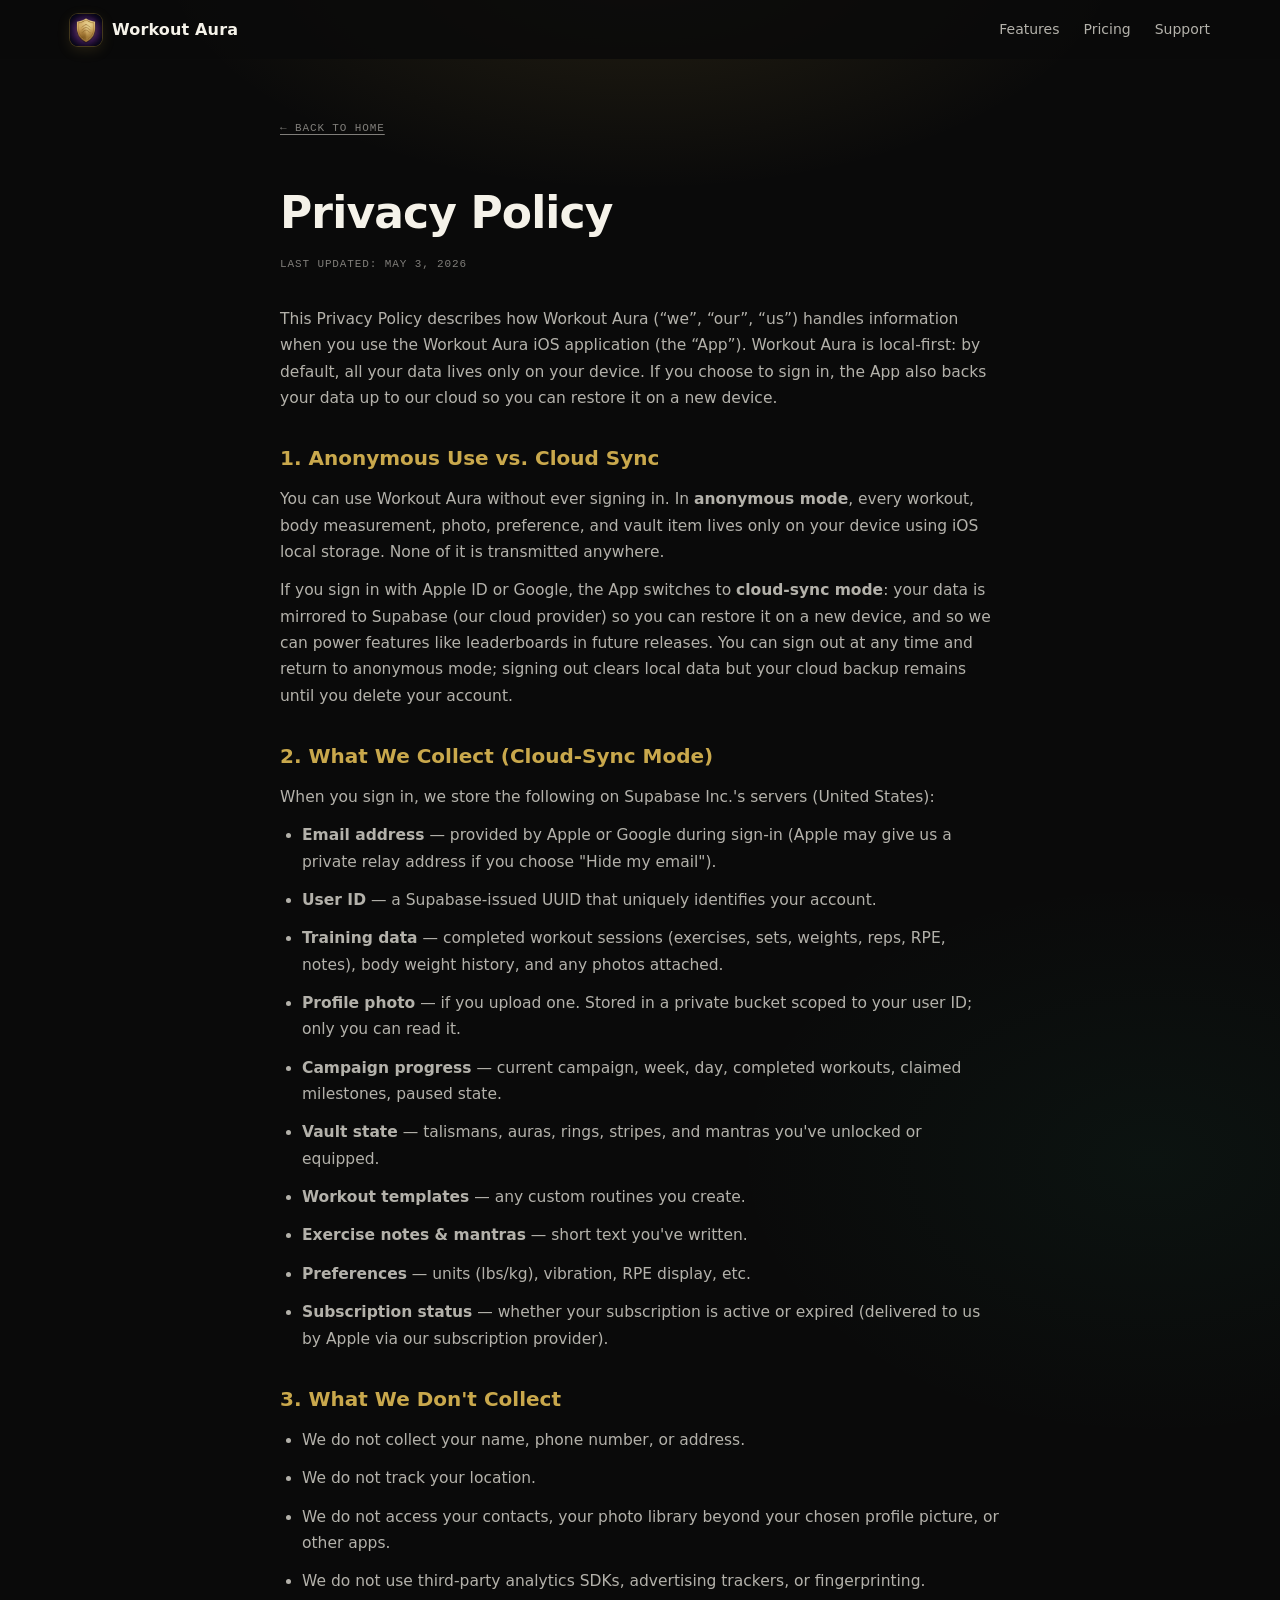
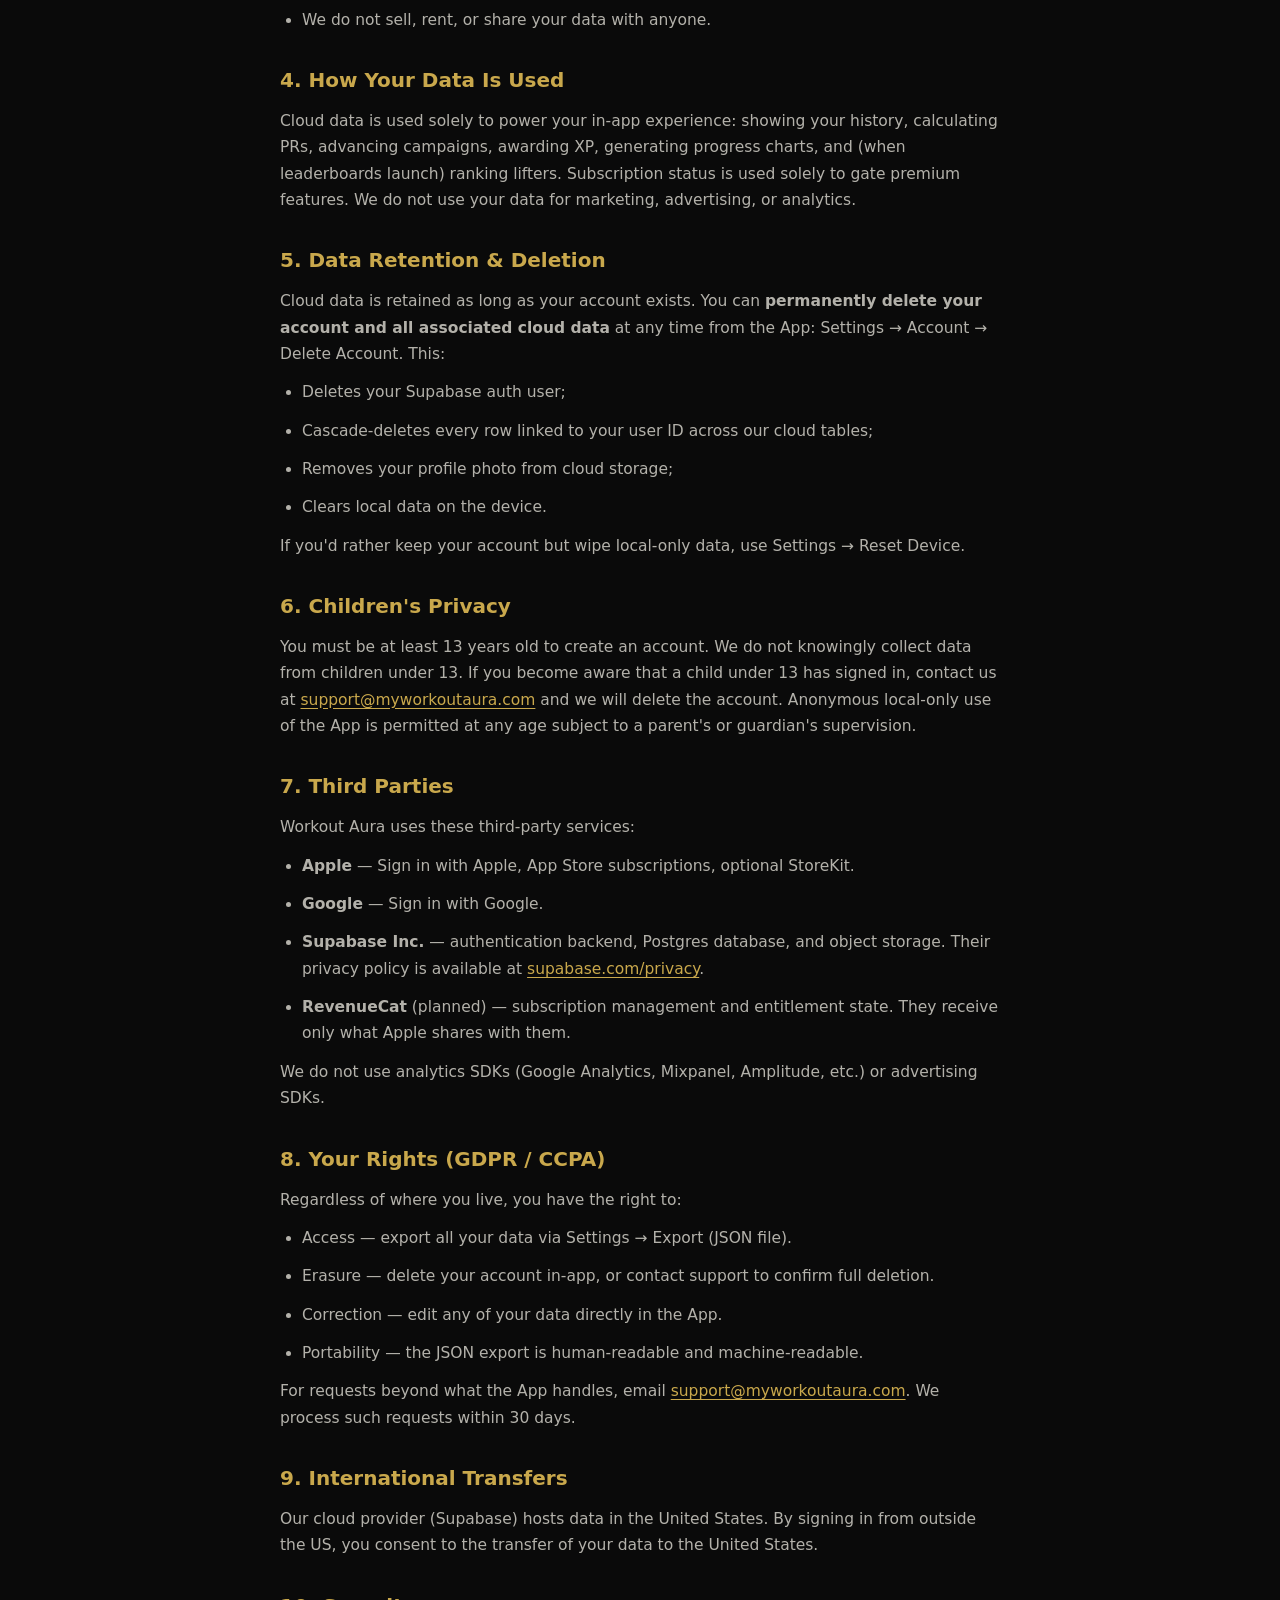
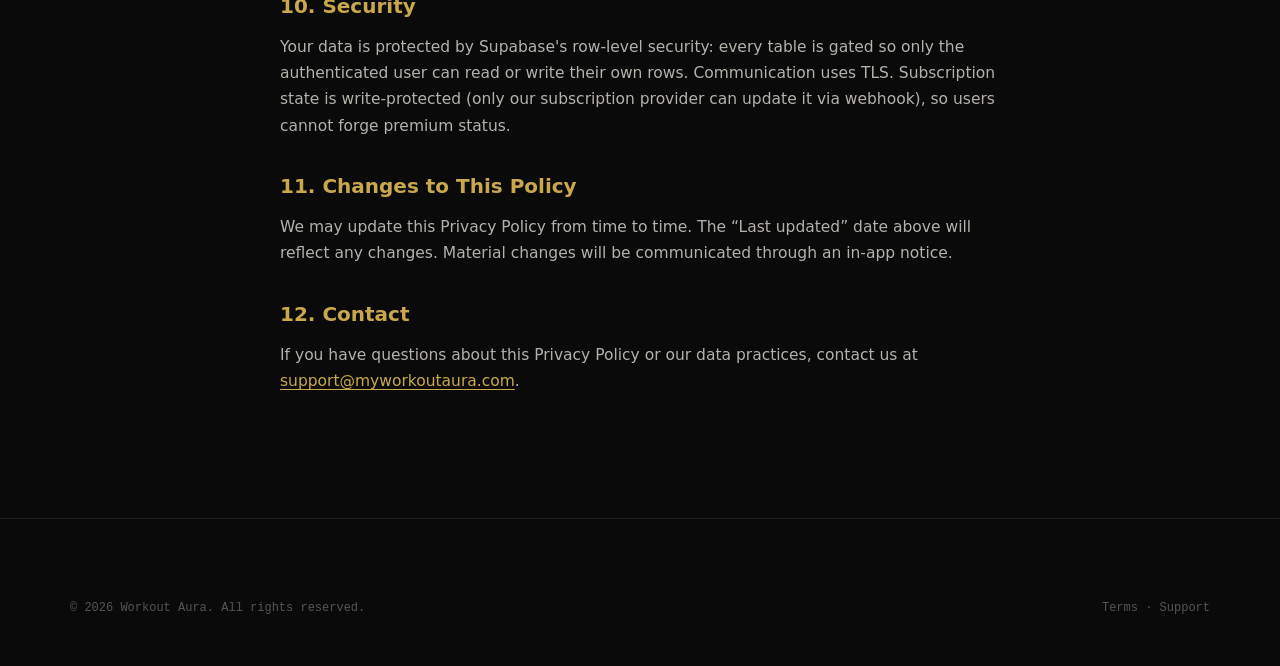
==== commit 98498340: "Update pricing to $12.99/mo · $79.99/yr (final) Resyncs marketing site with the actual ASC + Revenue" ====
--- a/privacy.html
+++ b/privacy.html
@@ -28,7 +28,7 @@
 <main class="legal">
   <a class="back" href="index.html">← Back to home</a>
   <h1>Privacy Policy</h1>
-  <p class="updated">Last updated: April 28, 2026</p>
+  <p class="updated">Last updated: May 3, 2026</p>
 
   <p>This Privacy Policy describes how Workout Aura (“we”, “our”, “us”) handles information when you use the Workout Aura iOS application (the “App”). Workout Aura is local-first: by default, all your data lives only on your device. If you choose to sign in, the App also backs your data up to our cloud so you can restore it on a new device.</p>
 
--- a/style.css
+++ b/style.css
@@ -1009,83 +1009,411 @@
   margin: 0 auto 24px;
 }
 
-/* ─── Competitor comparison table ────────────────── */
-.vs-section { padding: 56px 0; }
-.vs-table-wrap {
-  margin-top: 28px;
+/* ─── The Field — designed comparison table ──────── */
+.vs-section {
+  padding: 56px 0 72px;
+  background:
+    radial-gradient(ellipse 700px 400px at 50% 0%, rgba(120, 120, 130, 0.05), transparent 70%),
+    radial-gradient(ellipse 700px 400px at 50% 100%, rgba(201, 168, 76, 0.10), transparent 70%),
+    var(--bg);
+}
+
+.vs-table {
+  position: relative;
+  margin-top: 36px;
+  display: grid;
+  grid-template-columns: minmax(220px, 1.6fr) 1.4fr 1fr 1fr 1fr;
+  border-radius: var(--r-xl);
+  background:
+    linear-gradient(180deg, rgba(255, 255, 255, 0.025), transparent 30%),
+    linear-gradient(180deg, #141311, #0c0b0a);
+  border: 1px solid rgba(255, 255, 255, 0.06);
+  box-shadow: 0 28px 60px rgba(0, 0, 0, 0.5), inset 0 1px 0 rgba(255, 255, 255, 0.04);
+  overflow: hidden;
+  isolation: isolate;
+}
+
+/* Rows */
+.vs-row, .vs-group {
+  display: contents;
+}
+.vs-cell {
+  padding: 16px 14px;
+  display: flex;
+  align-items: center;
+  justify-content: center;
+  border-top: 1px solid rgba(255, 255, 255, 0.05);
+  font-family: var(--T);
+  font-size: 14px;
+  color: var(--text-2);
+  text-align: center;
+}
+.vs-row:first-child .vs-cell { border-top: 0; }
+.vs-feature-cell {
+  justify-content: flex-start;
+  text-align: left;
+  padding: 16px 18px 16px 22px;
+  font-weight: 500;
+  color: var(--text);
+  font-size: 14px;
+  line-height: 1.35;
+}
+
+/* Featured "us" column — gold gradient spans full column via per-cell bg */
+.vs-cell.vs-us {
+  background: linear-gradient(180deg, rgba(201, 168, 76, 0.10), rgba(201, 168, 76, 0.04));
+  border-left: 1px solid rgba(201, 168, 76, 0.18);
+  border-right: 1px solid rgba(201, 168, 76, 0.18);
+  position: relative;
+}
+.vs-row:first-child .vs-cell.vs-us {
+  background: linear-gradient(180deg, rgba(201, 168, 76, 0.22), rgba(201, 168, 76, 0.08));
+  box-shadow: inset 0 1px 0 rgba(232, 201, 114, 0.3);
+}
+
+/* Header row */
+.vs-head .vs-cell {
+  padding: 22px 14px 18px;
+  background: rgba(255, 255, 255, 0.018);
+}
+.vs-head .vs-feature-cell {
+  font-family: var(--M);
+  font-size: 11px;
+  letter-spacing: 0.14em;
+  text-transform: uppercase;
+  font-weight: 700;
+  color: var(--text-3);
+  padding: 22px 18px 18px 22px;
+}
+
+/* Brand cluster in header */
+.vs-brand {
+  display: flex;
+  flex-direction: column;
+  align-items: center;
+  gap: 6px;
+  position: relative;
+}
+.vs-brand-mark {
+  width: 36px; height: 36px;
+  border-radius: 10px;
+  background: var(--mc, #1c1c1c);
+  display: flex; align-items: center; justify-content: center;
+  font-family: var(--G);
+  font-weight: 800;
+  font-size: 18px;
+  letter-spacing: 0.02em;
+  color: rgba(255, 255, 255, 0.92);
+  border: 1px solid rgba(255, 255, 255, 0.08);
+  box-shadow: 0 2px 6px rgba(0, 0, 0, 0.4), inset 0 1px 0 rgba(255, 255, 255, 0.08);
+}
+.vs-brand-mark-us {
+  background: linear-gradient(160deg, var(--gold-soft) 0%, var(--gold) 50%, var(--gold-deep) 100%);
+  color: #1a1300;
+  border: 1px solid rgba(232, 201, 114, 0.6);
+  box-shadow: 0 4px 14px rgba(201, 168, 76, 0.35), inset 0 1px 0 rgba(255, 255, 255, 0.4);
+}
+.vs-brand-name {
+  font-family: var(--G);
+  font-size: 13px;
+  font-weight: 600;
+  color: var(--text);
+  letter-spacing: 0.01em;
+}
+.vs-brand-us .vs-brand-name { color: var(--gold-soft); }
+.vs-brand-tag {
+  font-family: var(--M);
+  font-size: 9px;
+  letter-spacing: 0.18em;
+  text-transform: uppercase;
+  font-weight: 700;
+  color: #1a1300;
+  background: linear-gradient(180deg, var(--gold-soft), var(--gold));
+  padding: 3px 8px;
+  border-radius: 999px;
+  margin-top: 2px;
+  box-shadow: 0 2px 6px rgba(201, 168, 76, 0.3);
+}
+
+/* Group divider rows */
+.vs-group-label {
+  grid-column: 1 / -1;
+  display: flex;
+  align-items: center;
+  gap: 10px;
+  padding: 18px 22px 8px;
+  font-family: var(--M);
+  font-size: 10px;
+  letter-spacing: 0.18em;
+  text-transform: uppercase;
+  font-weight: 700;
+  color: var(--gold);
+  border-top: 1px solid rgba(201, 168, 76, 0.14);
+  background: linear-gradient(180deg, rgba(201, 168, 76, 0.06), transparent);
+}
+.vs-group-label svg {
+  flex: 0 0 auto;
+  opacity: 0.85;
+}
+.vs-table .vs-group:first-of-type .vs-group-label { border-top-color: rgba(255, 255, 255, 0.06); }
+
+/* Cell content marks */
+.vs-mark-yes {
+  display: inline-flex;
+  align-items: center;
+  justify-content: center;
+  width: 28px; height: 28px;
+  border-radius: 50%;
+  background: linear-gradient(160deg, var(--gold-soft) 0%, var(--gold) 60%, var(--gold-deep) 100%);
+  color: #1a1300;
+  position: relative;
+  box-shadow: 0 4px 12px rgba(201, 168, 76, 0.4), inset 0 1px 0 rgba(255, 255, 255, 0.5);
+}
+.vs-mark-yes::after {
+  content: "";
+  width: 13px; height: 7px;
+  border-left: 2.4px solid #1a1300;
+  border-bottom: 2.4px solid #1a1300;
+  transform: rotate(-45deg) translate(1px, -1.5px);
+  border-bottom-left-radius: 1px;
+}
+/* Non-featured columns get a quieter check */
+.vs-row:not(.vs-head) .vs-cell:not(.vs-us) .vs-mark-yes {
+  background: linear-gradient(160deg, rgba(45, 189, 140, 0.7), rgba(45, 189, 140, 0.4));
+  box-shadow: 0 2px 6px rgba(45, 189, 140, 0.25), inset 0 1px 0 rgba(255, 255, 255, 0.18);
+}
+.vs-row:not(.vs-head) .vs-cell:not(.vs-us) .vs-mark-yes::after {
+  border-color: #061a14;
+}
+
+.vs-mark-no {
+  display: inline-block;
+  width: 16px; height: 2px;
+  border-radius: 2px;
+  background: rgba(245, 242, 233, 0.18);
+}
+
+.vs-mark-partial {
+  display: inline-flex;
+  align-items: center;
+  gap: 6px;
+  font-family: var(--M);
+  font-size: 10px;
+  letter-spacing: 0.06em;
+  text-transform: uppercase;
+  font-weight: 600;
+  color: var(--orange);
+  padding: 5px 10px;
+  border-radius: 999px;
+  background: rgba(255, 144, 48, 0.08);
+  border: 1px solid rgba(255, 144, 48, 0.22);
+  white-space: nowrap;
+}
+.vs-mark-partial::before {
+  content: "";
+  width: 5px; height: 5px;
+  border-radius: 50%;
+  background: var(--orange);
+  flex: 0 0 auto;
+  box-shadow: 0 0 6px rgba(255, 144, 48, 0.6);
+}
+
+.vs-mark-text {
+  font-family: var(--M);
+  font-size: 10px;
+  letter-spacing: 0.08em;
+  text-transform: uppercase;
+  color: var(--text-3);
+  font-weight: 600;
+}
+
+.vs-price {
+  font-family: var(--M);
+  font-size: 16px;
+  font-weight: 700;
+  color: var(--gold-soft);
+  letter-spacing: 0.01em;
+}
+.vs-price-other {
+  font-family: var(--M);
+  font-size: 14px;
+  font-weight: 600;
+  color: var(--text-2);
+}
+
+.vs-row-price .vs-cell {
+  background: rgba(255, 255, 255, 0.012);
+  padding-top: 22px;
+  padding-bottom: 22px;
+}
+.vs-row-price .vs-cell.vs-us {
+  background: linear-gradient(180deg, rgba(201, 168, 76, 0.16), rgba(201, 168, 76, 0.08));
+  box-shadow: inset 0 1px 0 rgba(232, 201, 114, 0.18);
+}
+
+.vs-respect {
+  margin: 22px auto 0;
+  text-align: center;
+  font-size: 12px;
+  color: var(--text-4);
+  max-width: 540px;
+  line-height: 1.6;
+  padding: 0 16px;
+}
+
+/* ─── Scroll wrapper + swipe hint ─────────────────── */
+.vs-scroll-wrap {
+  position: relative;
+  margin-top: 36px;
+}
+.vs-scroll {
   overflow-x: auto;
   -webkit-overflow-scrolling: touch;
-  border-radius: var(--r-lg);
-  border: 1px solid var(--line);
-  background: linear-gradient(180deg, #131211, #0c0b0a);
-}
-.vs-table {
-  width: 100%;
-  min-width: 680px;
-  border-collapse: collapse;
-  font-family: var(--T);
-}
-.vs-table thead th {
-  font-family: var(--G);
-  font-weight: 600;
-  font-size: 13px;
-  letter-spacing: 0.04em;
+  scroll-snap-type: x proximity;
+  border-radius: var(--r-xl);
+  /* Edge fade — hint at more content offscreen */
+  -webkit-mask-image: linear-gradient(90deg, transparent 0, #000 12px, #000 calc(100% - 12px), transparent 100%);
+          mask-image: linear-gradient(90deg, transparent 0, #000 12px, #000 calc(100% - 12px), transparent 100%);
+}
+.vs-scroll-wrap .vs-table {
+  margin-top: 0;
+}
+.vs-scroll-hint {
+  display: none;
+  align-items: center;
+  gap: 6px;
+  position: absolute;
+  top: -34px;
+  right: 8px;
+  font-family: var(--M);
+  font-size: 10px;
+  letter-spacing: 0.14em;
   text-transform: uppercase;
-  color: var(--text-2);
-  padding: 18px 14px;
-  text-align: center;
-  border-bottom: 1px solid var(--line-strong);
-  background: rgba(255, 255, 255, 0.02);
-}
-.vs-table thead th.vs-feature-h { text-align: left; padding-left: 22px; }
-.vs-table thead th.vs-us {
-  color: var(--gold-soft);
-  background: linear-gradient(180deg, rgba(201, 168, 76, 0.15), rgba(201, 168, 76, 0.04));
-}
-.vs-table tbody tr { transition: background 0.15s ease; }
-.vs-table tbody tr:hover { background: rgba(255, 255, 255, 0.02); }
-.vs-table tbody tr:not(:last-child) th,
-.vs-table tbody tr:not(:last-child) td { border-bottom: 1px solid var(--line); }
-.vs-table th[scope="row"] {
-  font-family: var(--T);
-  font-weight: 500;
-  font-size: 14px;
-  text-align: left;
-  padding: 16px 14px 16px 22px;
-  color: var(--text);
-}
-.vs-table td {
-  text-align: center;
-  padding: 16px 14px;
-  font-size: 14px;
-  color: var(--text-2);
-  font-weight: 500;
-}
-.vs-table td.ok {
-  color: var(--green);
-  font-size: 18px;
   font-weight: 700;
-}
-.vs-table td.no { color: var(--text-3); }
-.vs-table td.partial {
-  color: var(--orange);
-  font-size: 11px;
-  letter-spacing: 0.04em;
-}
-.vs-table td.vs-price { color: var(--gold-soft); font-weight: 600; font-family: var(--M); font-size: 15px; }
-.vs-table tbody tr td:nth-child(2),
-.vs-table tbody tr th:nth-child(2) {
-  background: rgba(201, 168, 76, 0.06);
-}
-.vs-table tbody tr:last-child td:nth-child(2) {
-  background: linear-gradient(180deg, rgba(201, 168, 76, 0.06), rgba(201, 168, 76, 0.12));
-}
-.vs-foot {
-  margin-top: 14px;
-  font-size: 12px;
-  color: var(--text-4);
-  text-align: center;
-  padding: 0 12px 4px;
+  color: var(--gold);
+  opacity: 0.85;
+  pointer-events: none;
+}
+.vs-scroll-hint svg { animation: vsSwipe 1.6s ease-in-out infinite; }
+@keyframes vsSwipe {
+  0%, 100% { transform: translateX(0); opacity: 0.5; }
+  50%      { transform: translateX(6px); opacity: 1; }
+}
+
+/* ─── Mobile: compact 5-column (everything fits, no scroll) ── */
+@media (max-width: 760px) {
+  .vs-section { padding: 44px 0 56px; }
+  .vs-scroll-hint { display: none; }
+  .vs-scroll {
+    overflow-x: visible;
+    -webkit-mask-image: none;
+            mask-image: none;
+  }
+  .vs-table {
+    min-width: 0;
+    /* Feature col fluid, 4 app cols equal */
+    grid-template-columns: minmax(0, 1.55fr) repeat(4, minmax(0, 1fr));
+    border-radius: var(--r-lg);
+    box-shadow: 0 18px 40px rgba(0, 0, 0, 0.5), inset 0 1px 0 rgba(255, 255, 255, 0.04);
+  }
+
+  /* Cells — much tighter padding, smaller text */
+  .vs-cell {
+    padding: 10px 4px;
+    font-size: 12px;
+  }
+  .vs-feature-cell {
+    padding: 11px 8px 11px 13px;
+    font-size: 11.5px;
+    line-height: 1.28;
+    text-align: left;
+    justify-content: flex-start;
+  }
+  .vs-head .vs-feature-cell {
+    font-size: 9px;
+    letter-spacing: 0.12em;
+    padding: 14px 8px 12px 13px;
+  }
+  .vs-head .vs-cell { padding: 14px 4px 12px; }
+
+  /* Brand cluster: small but legible */
+  .vs-brand { gap: 4px; }
+  .vs-brand-mark {
+    width: 28px; height: 28px;
+    font-size: 14px;
+    border-radius: 7px;
+  }
+  .vs-brand-mark-us svg { width: 13px; height: 13px; stroke-width: 2.6; }
+  .vs-brand-name { font-size: 10.5px; line-height: 1.1; }
+  .vs-brand-tag {
+    font-size: 7px;
+    padding: 2px 6px;
+    letter-spacing: 0.16em;
+  }
+
+  /* Marks — scaled down */
+  .vs-mark-yes { width: 20px; height: 20px; }
+  .vs-mark-yes::after {
+    width: 9px; height: 4.5px;
+    border-left-width: 2px;
+    border-bottom-width: 2px;
+    transform: rotate(-45deg) translate(0.5px, -1px);
+  }
+  .vs-mark-no { width: 12px; }
+
+  /* Partial pill — abbreviated text, multi-line allowed */
+  .vs-mark-partial {
+    font-size: 8px;
+    padding: 4px 6px;
+    gap: 4px;
+    letter-spacing: 0.04em;
+    line-height: 1.1;
+    white-space: normal;
+    text-align: center;
+    max-width: 100%;
+  }
+  .vs-mark-partial::before {
+    width: 4px; height: 4px;
+    box-shadow: 0 0 4px rgba(255, 144, 48, 0.6);
+  }
+
+  .vs-mark-text {
+    font-size: 8.5px;
+    letter-spacing: 0.06em;
+  }
+  .vs-price { font-size: 12.5px; }
+  .vs-price-other { font-size: 11.5px; }
+
+  /* Group divider */
+  .vs-group-label {
+    padding: 12px 13px 4px;
+    font-size: 9px;
+    letter-spacing: 0.16em;
+    gap: 7px;
+  }
+  .vs-group-label svg { width: 12px; height: 12px; }
+
+  .vs-row-price .vs-cell { padding: 14px 4px; }
+}
+
+/* Even tighter on very small screens */
+@media (max-width: 380px) {
+  .vs-table {
+    grid-template-columns: minmax(0, 1.4fr) repeat(4, minmax(0, 1fr));
+  }
+  .vs-cell { padding: 9px 2px; }
+  .vs-feature-cell { padding-left: 10px; padding-right: 4px; font-size: 10.5px; }
+  .vs-brand-mark { width: 24px; height: 24px; font-size: 12px; border-radius: 6px; }
+  .vs-brand-mark-us svg { width: 11px; height: 11px; }
+  .vs-brand-name { font-size: 9.5px; }
+  .vs-brand-tag { font-size: 6.5px; padding: 1.5px 5px; }
+  .vs-mark-yes { width: 18px; height: 18px; }
+  .vs-mark-yes::after { width: 8px; height: 4px; }
+  .vs-mark-partial { font-size: 7px; padding: 3px 4px; }
+  .vs-mark-text { font-size: 7.5px; }
+  .vs-price { font-size: 11px; }
+  .vs-price-other { font-size: 10px; }
+  .vs-group-label { font-size: 8px; padding: 10px 10px 3px; }
 }
 
 /* ─── Waitlist form ──────────────────────────────── */
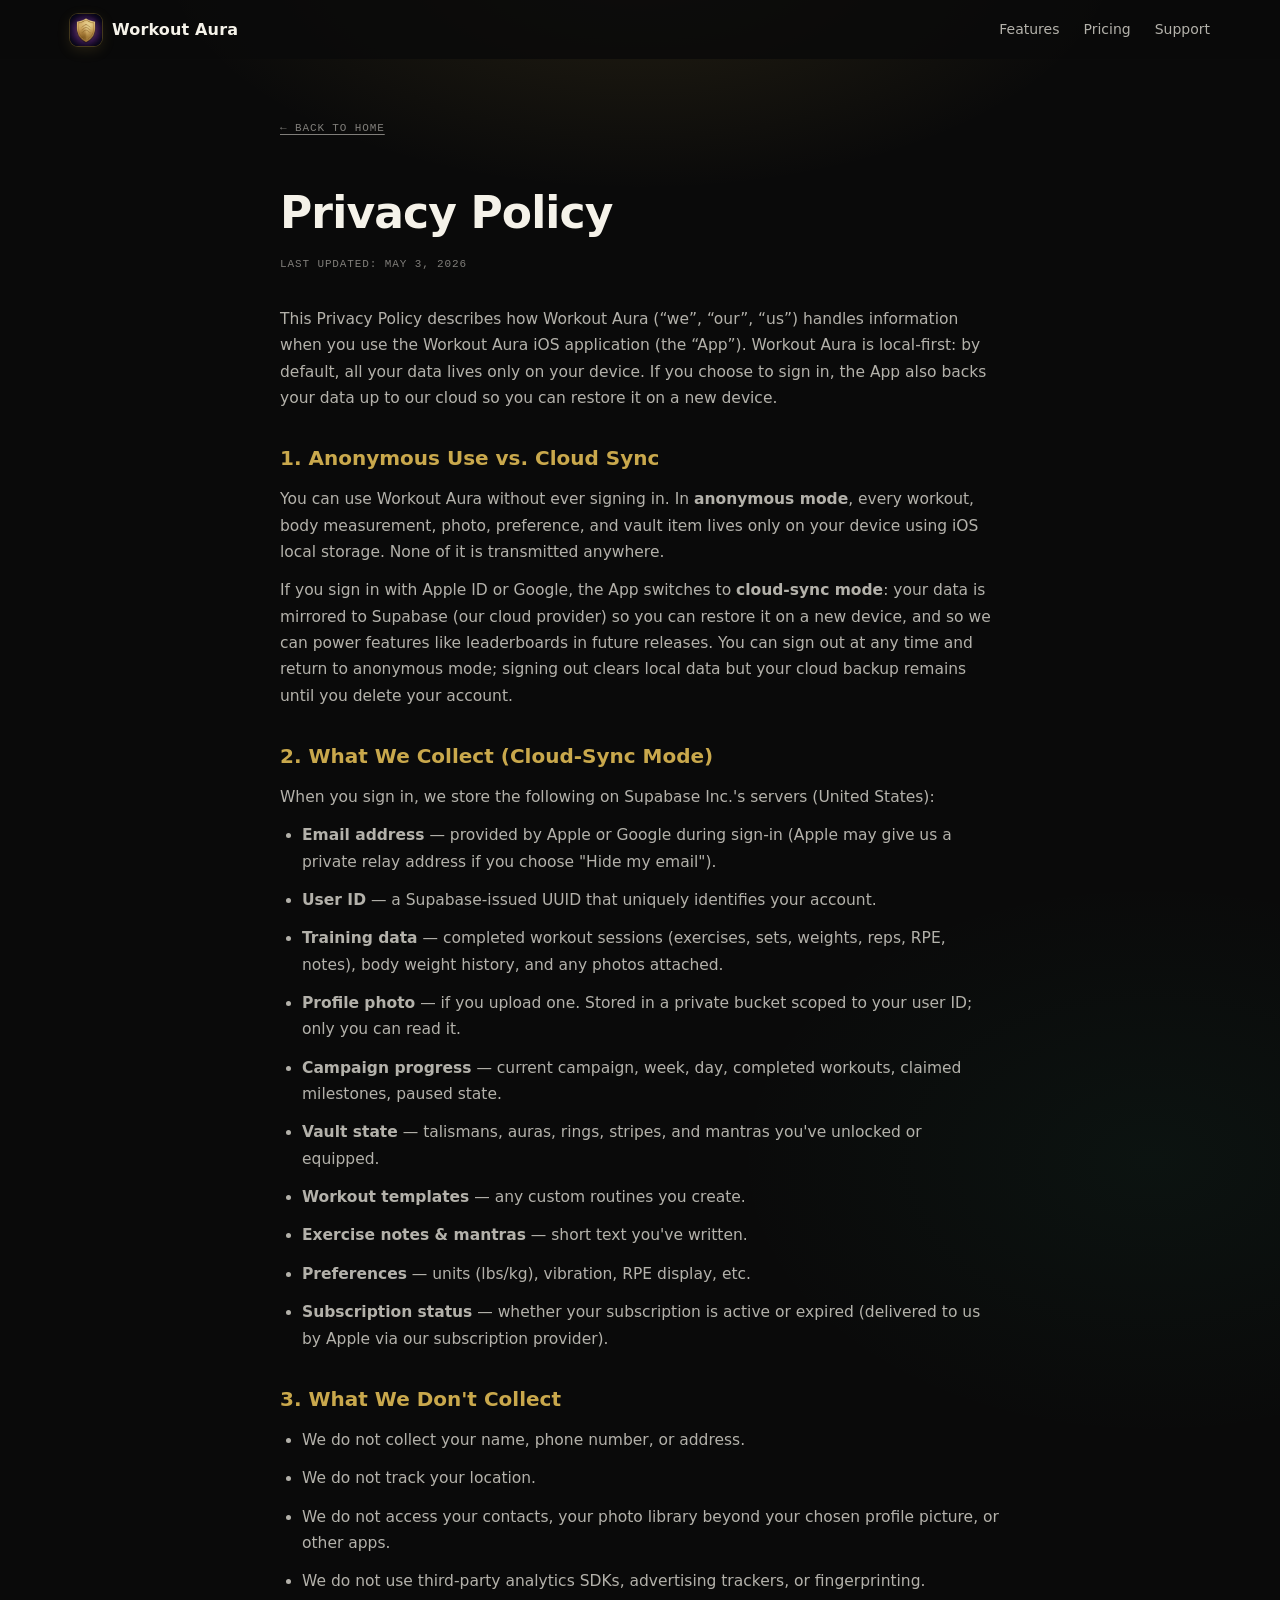
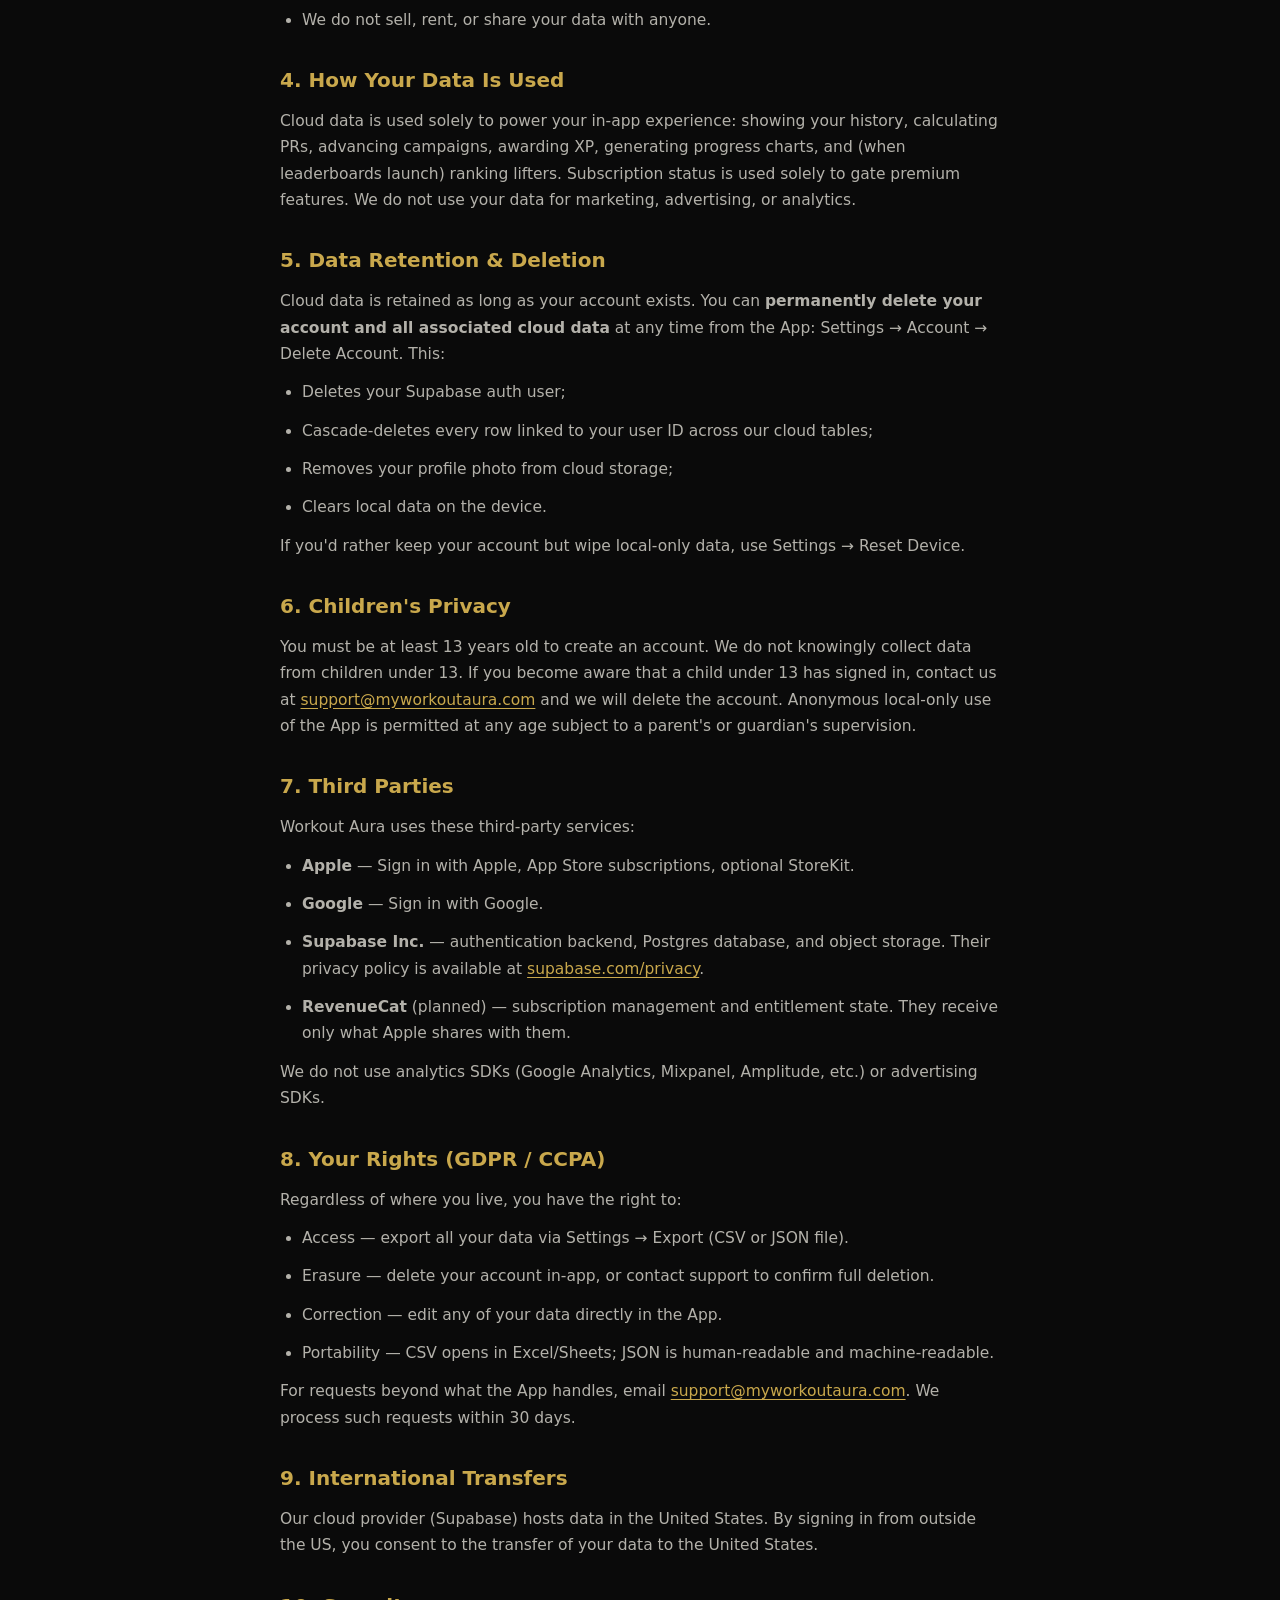
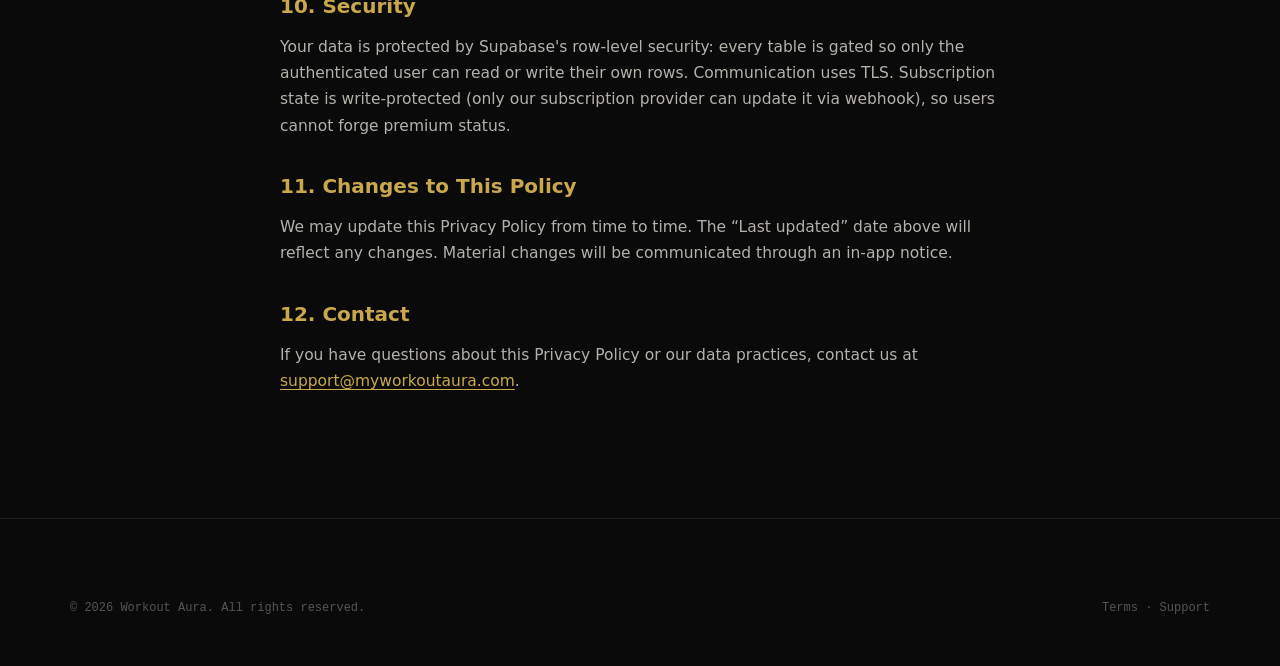
==== commit 1b9f8e7a: "Sync website with shipped app: cloud sync + CSV export Resolves stale claims that no longer match th" ====
--- a/privacy.html
+++ b/privacy.html
@@ -89,10 +89,10 @@
   <h2>8. Your Rights (GDPR / CCPA)</h2>
   <p>Regardless of where you live, you have the right to:</p>
   <ul>
-    <li>Access — export all your data via Settings → Export (JSON file).</li>
+    <li>Access — export all your data via Settings → Export (CSV or JSON file).</li>
     <li>Erasure — delete your account in-app, or contact support to confirm full deletion.</li>
     <li>Correction — edit any of your data directly in the App.</li>
-    <li>Portability — the JSON export is human-readable and machine-readable.</li>
+    <li>Portability — CSV opens in Excel/Sheets; JSON is human-readable and machine-readable.</li>
   </ul>
   <p>For requests beyond what the App handles, email <a href="mailto:support@myworkoutaura.com">support@myworkoutaura.com</a>. We process such requests within 30 days.</p>
 
